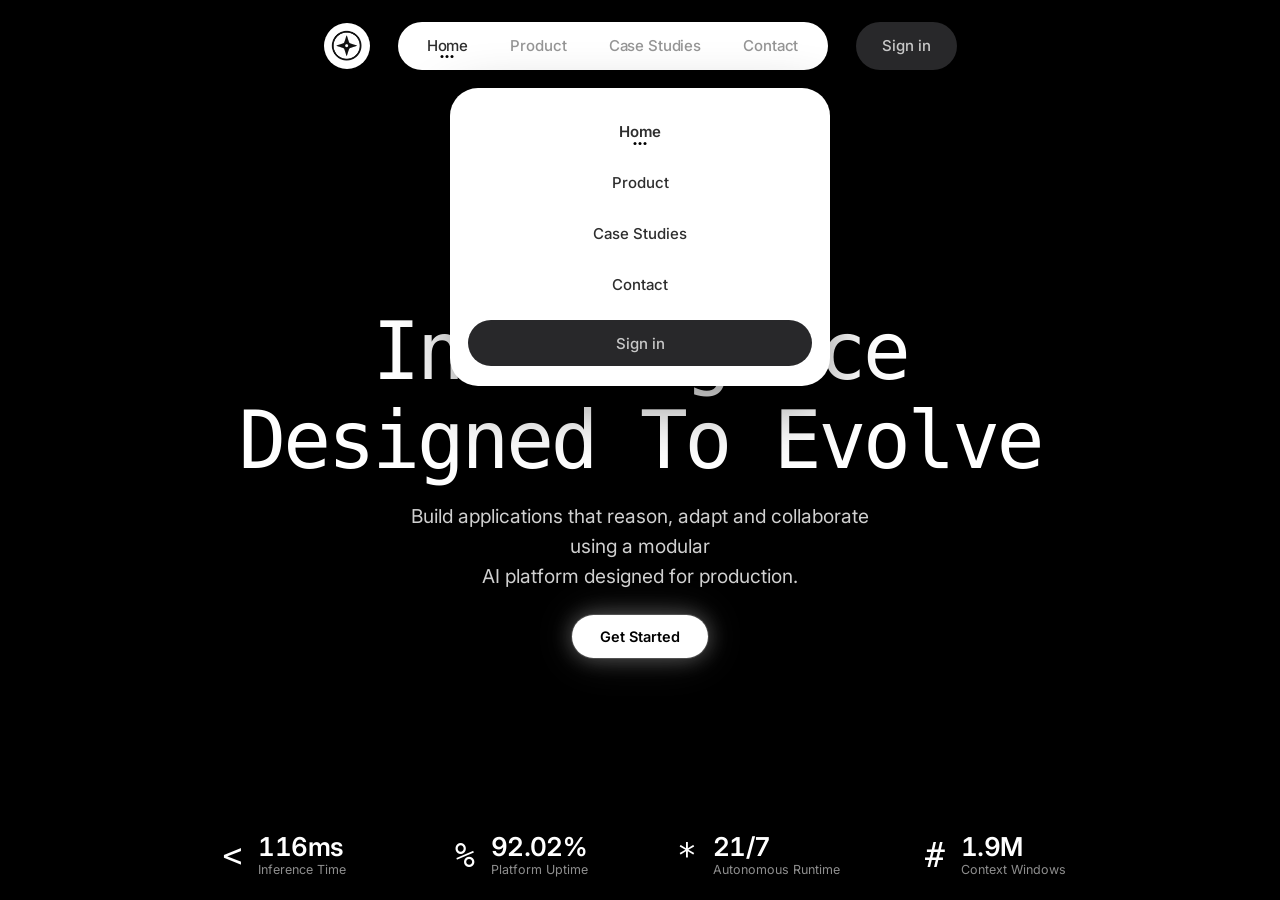
==== index.html @ fee1a6da "Add single-viewport video-background landing page" ====
<!DOCTYPE html>
<html lang="en">
<head>
  <meta charset="UTF-8" />
  <meta name="viewport" content="width=device-width, initial-scale=1.0" />
  <title>Intelligence Designed To Evolve</title>

  <!-- Google Fonts: Inter -->
  <link rel="preconnect" href="https://fonts.googleapis.com" />
  <link rel="preconnect" href="https://fonts.gstatic.com" crossorigin />
  <link
    href="https://fonts.googleapis.com/css2?family=Inter:wght@400;500;600&display=swap"
    rel="stylesheet"
  />

  <!-- OnlineWebFonts CDN: BubbledotICG-FinePos -->
  <link
    href="https://db.onlinewebfonts.com/c/8cb707a9b8a73f8a7403336b861c3074?family=BubbledotICG-FinePos"
    rel="stylesheet"
  />

  <!-- Font Awesome 6.5.2 -->
  <link
    rel="stylesheet"
    href="https://cdnjs.cloudflare.com/ajax/libs/font-awesome/6.5.2/css/all.min.css"
    integrity="sha512-SnH5WK+bZxgPHs44uWIX+LLJAJ9/2PkPKZ5QiAj6Ta86w+fsb2TkcmfRyVX3pBnMFcV7oQPJkl9QevSCWr3W6A=="
    crossorigin="anonymous"
    referrerpolicy="no-referrer"
  />

  <link rel="stylesheet" href="styles.css" />
</head>
<body>
  <!-- Fullscreen Video Background -->
  <div class="bg">
    <video class="bg-video" autoplay muted loop playsinline>
      <source
        src="https://d8j0ntlcm91z4.cloudfront.net/user_38xzZboKViGWJOttwIXH07lWA1P/hf_20260809_012548_ef22562c-c0ae-4816-ad9d-f8922af4e6a7.mp4"
        type="video/mp4"
      />
    </video>
  </div>

  <!-- Mobile Navigation Overlay & Sheet -->
  <div id="mobile-overlay" class="mobile-overlay" hidden></div>
  <nav id="mobile-menu" class="mobile-menu-sheet" aria-label="Mobile navigation" hidden>
    <a href="#home" class="mobile-nav-link active">Home</a>
    <a href="#product" class="mobile-nav-link">Product</a>
    <a href="#case-studies" class="mobile-nav-link">Case Studies</a>
    <a href="#contact" class="mobile-nav-link">Contact</a>
    <a href="#signin" class="mobile-sign-in-btn">Sign in</a>
  </nav>

  <!-- Page Viewport Container -->
  <div class="page">
    <!-- 1) Header -->
    <header class="header">
      <a href="#" class="logo-btn" aria-label="Home">
        <img src="assets/logo.webp" alt="" width="52" height="52" class="logo-img" />
      </a>

      <!-- Desktop Nav Pill -->
      <nav class="nav-pill" aria-label="Main navigation">
        <a href="#home" class="nav-link active">Home</a>
        <a href="#product" class="nav-link">Product</a>
        <a href="#case-studies" class="nav-link">Case Studies</a>
        <a href="#contact" class="nav-link">Contact</a>
      </nav>

      <!-- Desktop Sign In Button -->
      <a href="#signin" class="sign-in-btn">Sign in</a>

      <!-- Mobile Hamburger Button -->
      <button
        id="burger-btn"
        class="burger-btn"
        aria-label="Toggle navigation menu"
        aria-expanded="false"
        aria-controls="mobile-menu"
      >
        <span class="burger-bar"></span>
        <span class="burger-bar"></span>
        <span class="burger-bar"></span>
      </button>
    </header>

    <!-- 2) Hero -->
    <main class="hero">
      <!-- Trust Row -->
      <div class="trust-row anim" style="--d: 0.05s;">
        <div class="trust-avatars">
          <div class="avatar avatar-1" title="Microsoft">
            <div class="avatar-inner">
              <i class="fa-brands fa-microsoft"></i>
            </div>
          </div>
          <div class="avatar avatar-2" title="Amazon">
            <div class="avatar-inner">
              <i class="fa-brands fa-amazon"></i>
            </div>
          </div>
          <div class="avatar avatar-3" title="Google">
            <div class="avatar-inner">
              <i class="fa-brands fa-google"></i>
            </div>
          </div>
        </div>
        <div class="trust-pill">
          <span class="trust-text">Trusted by 2000+ Enterprises</span>
        </div>
      </div>

      <!-- Headline -->
      <h1 class="headline anim">
        <span class="headline-line" style="--line-delay: 0.12s;">Intelligence</span>
        <span class="headline-line" style="--line-delay: 0.3s;">Designed To Evolve</span>
      </h1>

      <!-- Subhead -->
      <p class="subhead anim" style="--d: 0.28s;">
        Build applications that reason, adapt and collaborate using a modular<br class="subhead-br" />
        AI platform designed for production.
      </p>

      <!-- CTA -->
      <a href="#get-started" class="cta-button anim" style="--d: 0.4s;">Get Started</a>
    </main>

    <!-- 3) Stats Footer -->
    <footer class="stats-footer">
      <div class="stat-card anim" style="--d: 0.5s;" data-target="120" data-decimals="0" data-suffix="ms">
        <div class="stat-icon">&lt;</div>
        <div class="stat-content">
          <div class="stat-value"><span class="stat-number">0</span><span class="stat-suffix">ms</span></div>
          <div class="stat-label">Inference Time</div>
        </div>
      </div>

      <div class="stat-card anim" style="--d: 0.58s;" data-target="99.99" data-decimals="2" data-suffix="%">
        <div class="stat-icon">%</div>
        <div class="stat-content">
          <div class="stat-value"><span class="stat-number">0.00</span><span class="stat-suffix">%</span></div>
          <div class="stat-label">Platform Uptime</div>
        </div>
      </div>

      <div class="stat-card anim" style="--d: 0.66s;" data-target="24" data-decimals="0" data-suffix="/7">
        <div class="stat-icon">*</div>
        <div class="stat-content">
          <div class="stat-value"><span class="stat-number">0</span><span class="stat-suffix">/7</span></div>
          <div class="stat-label">Autonomous Runtime</div>
        </div>
      </div>

      <div class="stat-card anim" style="--d: 0.74s;" data-target="2.4" data-decimals="1" data-suffix="M">
        <div class="stat-icon">#</div>
        <div class="stat-content">
          <div class="stat-value"><span class="stat-number">0.0</span><span class="stat-suffix">M</span></div>
          <div class="stat-label">Context Windows</div>
        </div>
      </div>
    </footer>
  </div>

  <script src="main.js"></script>
</body>
</html>
---- styles.css ----
/* ==========================================================================
   Intelligence Designed To Evolve — Landing Page Styles
   ========================================================================== */

/* --- Geist Pixel Circle Font Face Fallback --- */
@font-face {
  font-family: "Geist Pixel Circle";
  src: url("fonts/GeistPixel-Circle.woff2") format("woff2");
  font-weight: 400;
  font-style: normal;
  font-display: swap;
}

/* --- Exact CSS Variables --- */
:root {
  --bg: #000000;
  --text: #ffffff;
  --muted: #8e8e8e;
  --nav-text: #2e2e2e;
  --pill-dark: #28282a;
  --sign-in-text: #c8c8c8;
  --nav-shadow: 0 4px 14px rgba(0, 0, 0, 0.16);
  --trust-bg: #28282a;
  --trust-border: rgba(255, 255, 255, 0.4);
  --trust-text: #c4c2c3;
  --font-sans: "Inter", "Segoe UI", system-ui, sans-serif;
  --font-display: "BubbledotICG-FinePos", "Geist Pixel Circle", monospace;
}

/* --- Global Reset & Body Setup --- */
*,
*::before,
*::after {
  box-sizing: border-box;
  margin: 0;
  padding: 0;
}

html,
body {
  width: 100%;
  height: 100vh;
  height: 100dvh;
  overflow: hidden;
  background-color: var(--bg);
  color: var(--text);
  font-family: var(--font-sans);
  -webkit-font-smoothing: antialiased;
  -moz-osx-font-smoothing: grayscale;
}

/* --- Background Cover Video --- */
.bg {
  position: absolute;
  inset: 0;
  width: 100%;
  height: 100%;
  background-color: var(--bg);
  overflow: hidden;
  z-index: 0;
  pointer-events: none;
}

.bg-video {
  position: absolute;
  inset: 0;
  width: 100%;
  height: 100%;
  object-fit: cover;
  pointer-events: none;
  z-index: 0;
}

/* --- Main Layout Container (One Viewport) --- */
.page {
  position: relative;
  z-index: 1;
  width: 100%;
  height: 100vh;
  height: 100dvh;
  overflow: hidden;
  display: flex;
  flex-direction: column;
  align-items: center;
  justify-content: space-between;
  padding: clamp(16px, 2.4vh, 28px) clamp(14px, 3vw, 32px);
}

/* ==========================================================================
   1) Header Region
   ========================================================================== */
.header {
  width: 100%;
  max-width: 720px;
  margin: 0 auto;
  display: flex;
  align-items: center;
  justify-content: center;
  gap: clamp(18px, 2.8vw, 28px);
  flex-shrink: 0;
  animation: slideDown 0.7s cubic-bezier(0.22, 1, 0.36, 1) both;
}

/* Logo Circular Button */
.logo-btn {
  width: clamp(40px, 4.4vw, 46px);
  height: clamp(40px, 4.4vw, 46px);
  border-radius: 50%;
  background-color: #ffffff;
  box-shadow: var(--nav-shadow);
  display: grid;
  place-items: center;
  flex-shrink: 0;
  text-decoration: none;
  transition: transform 0.25s cubic-bezier(0.22, 1, 0.36, 1);
}

.logo-btn:hover {
  transform: scale(1.04);
}

.logo-img {
  width: 72%;
  height: 72%;
  object-fit: contain;
  display: block;
}

/* Desktop Nav Pill (White) */
.nav-pill {
  flex: 1;
  max-width: 430px;
  height: clamp(44px, 5.2vw, 48px);
  background-color: #ffffff;
  border-radius: 999px;
  box-shadow: var(--nav-shadow);
  padding: 4px 8px;
  display: flex;
  align-items: center;
  justify-content: space-around;
}

.nav-link {
  position: relative;
  color: var(--nav-text);
  font-family: var(--font-sans);
  font-weight: 500;
  font-size: clamp(13px, 1.4vw, 15px);
  letter-spacing: -0.01em;
  text-decoration: none;
  padding: 8px 12px;
  opacity: 0.5;
  transition: opacity 0.2s ease, color 0.2s ease;
}

.nav-link:hover {
  opacity: 0.75;
}

.nav-link.active {
  opacity: 1;
}

/* Active 3-dot indicator (3x3px black dots) */
.nav-link.active::after {
  content: "";
  position: absolute;
  bottom: 5px;
  left: 50%;
  transform: translateX(-50%);
  width: 3px;
  height: 3px;
  background-color: #000000;
  border-radius: 50%;
  box-shadow: -5px 0 0 #000000, 5px 0 0 #000000;
}

/* Desktop Sign In Pill */
.sign-in-btn {
  height: clamp(44px, 5.2vw, 48px);
  padding: 0 clamp(18px, 2.2vw, 26px);
  background-color: var(--pill-dark);
  color: var(--sign-in-text);
  border-radius: 999px;
  box-shadow: var(--nav-shadow);
  display: inline-flex;
  align-items: center;
  justify-content: center;
  font-family: var(--font-sans);
  font-weight: 500;
  font-size: clamp(13px, 1.4vw, 15px);
  text-decoration: none;
  white-space: nowrap;
  transition: background-color 0.2s ease, color 0.2s ease, transform 0.2s ease;
}

.sign-in-btn:hover {
  background-color: #323234;
  color: #ffffff;
  transform: translateY(-1px);
}

/* Mobile Hamburger Button (Desktop Hidden) */
.burger-btn {
  display: none;
  width: 48px;
  height: 48px;
  border-radius: 50%;
  background-color: var(--pill-dark);
  border: none;
  cursor: pointer;
  padding: 0;
  position: relative;
  z-index: 105;
  box-shadow: var(--nav-shadow);
  flex-direction: column;
  align-items: center;
  justify-content: center;
  gap: 5px;
  transition: background-color 0.25s ease, transform 0.25s ease;
}

.burger-bar {
  display: block;
  width: 18px;
  height: 1.5px;
  background-color: #ffffff;
  border-radius: 1px;
  transition: transform 0.28s cubic-bezier(0.22, 1, 0.36, 1),
              opacity 0.2s ease,
              background-color 0.25s ease;
}

/* Burger Open State (Transforms into Black X inside White Circle) */
.burger-btn[aria-expanded="true"] {
  background-color: #ffffff;
}

.burger-btn[aria-expanded="true"] .burger-bar {
  background-color: #000000;
}

.burger-btn[aria-expanded="true"] .burger-bar:nth-child(1) {
  transform: translateY(6.5px) rotate(45deg);
}

.burger-btn[aria-expanded="true"] .burger-bar:nth-child(2) {
  opacity: 0;
}

.burger-btn[aria-expanded="true"] .burger-bar:nth-child(3) {
  transform: translateY(-6.5px) rotate(-45deg);
}

/* ==========================================================================
   2) Hero Region (Center)
   ========================================================================== */
.hero {
  flex: 1;
  width: 100%;
  max-width: 900px;
  margin: 0 auto;
  display: flex;
  flex-direction: column;
  align-items: center;
  justify-content: center;
  text-align: center;
  padding: clamp(8px, 1.5vh, 18px) 0;
}

/* --- Trust Row --- */
.trust-row {
  --trust-size: clamp(36px, 4.5vw, 42px);
  display: inline-flex;
  align-items: center;
  justify-content: center;
  position: relative;
  margin-bottom: clamp(16px, 2.5vh, 26px);
}

.trust-avatars {
  display: inline-flex;
  align-items: center;
}

.avatar {
  width: var(--trust-size);
  height: var(--trust-size);
  background-color: var(--trust-bg);
  border: 1px solid var(--trust-border);
  padding: 5px;
  border-radius: 50%;
  display: inline-flex;
  align-items: center;
  justify-content: center;
  flex-shrink: 0;
  transition: transform 0.35s cubic-bezier(0.22, 1, 0.36, 1);
  position: relative;
}

.avatar-inner {
  width: 100%;
  height: 100%;
  border-radius: 50%;
  background-color: #ffffff;
  display: flex;
  align-items: center;
  justify-content: center;
  color: #111111;
  font-size: calc(var(--trust-size) * 0.34);
}

.avatar-1 {
  z-index: 1;
}

.avatar-2 {
  margin-left: calc(var(--trust-size) * -0.42);
  z-index: 2;
}

.avatar-3 {
  margin-left: calc(var(--trust-size) * -0.42);
  z-index: 4;
}

.avatar-1:hover {
  transform: translateY(-2px);
}

.avatar-2:hover {
  transform: translateY(-4px);
}

.avatar-3:hover {
  transform: translateY(-2px);
}

/* Trust Pill */
.trust-pill {
  height: var(--trust-size);
  background-color: var(--trust-bg);
  border: 1px solid var(--trust-border);
  border-radius: 999px;
  margin-left: calc(var(--trust-size) * -0.42);
  padding-left: calc(var(--trust-size) * 0.58);
  padding-right: clamp(14px, 2vw, 20px);
  display: inline-flex;
  align-items: center;
  justify-content: center;
  z-index: 3;
}

.trust-text {
  font-family: var(--font-sans);
  font-weight: 500;
  color: var(--trust-text);
  font-size: clamp(12px, 1.4vw, 13.5px);
  white-space: nowrap;
  user-select: none;
}

/* --- Headline --- */
.headline {
  font-family: var(--font-display);
  font-weight: normal;
  color: #ffffff;
  font-size: clamp(28px, 6.2vw, 80px);
  letter-spacing: -0.04em;
  line-height: 1.12;
  margin: 0 0 clamp(12px, 1.8vh, 20px);
  user-select: none;
}

.headline.anim {
  /* Parent headline does not run the generic reveal animation; its child lines animate */
  animation: none;
  opacity: 1;
  transform: none;
  filter: none;
}

.headline-line {
  display: block;
  white-space: nowrap;
  overflow: hidden;
  opacity: 0;
  transform: translateY(14px);
  animation: headlineFade 0.85s cubic-bezier(0.22, 1, 0.36, 1) var(--line-delay, 0.12s) forwards;
}

/* --- Subhead --- */
.subhead {
  max-width: min(500px, 92%);
  font-family: var(--font-sans);
  font-size: clamp(calc(13.5px + 2pt), calc(1.55vw + 2pt), calc(16.5px + 2pt));
  color: #d0d0d0;
  opacity: 0.8;
  line-height: 1.55;
  font-weight: 400;
  margin: 0 auto clamp(18px, 2.6vh, 28px);
}

/* --- CTA Button --- */
.cta-button {
  background-color: #ffffff;
  color: #000000;
  font-family: var(--font-sans);
  font-weight: 600;
  font-size: clamp(13.5px, 1.5vw, 14.5px);
  padding: clamp(11px, 1.6vh, 13px) clamp(22px, 3vw, 28px);
  border-radius: 999px;
  text-decoration: none;
  display: inline-flex;
  align-items: center;
  justify-content: center;
  box-shadow: 0 0 0 1px rgba(255, 255, 255, 0.15),
              0 0 22px rgba(255, 255, 255, 0.32),
              0 0 44px rgba(255, 255, 255, 0.12);
  transition: transform 0.25s cubic-bezier(0.22, 1, 0.36, 1),
              box-shadow 0.25s cubic-bezier(0.22, 1, 0.36, 1);
}

.cta-button:hover {
  transform: translateY(-2px) scale(1.02);
  box-shadow: 0 0 0 1px rgba(255, 255, 255, 0.25),
              0 0 28px rgba(255, 255, 255, 0.45),
              0 0 54px rgba(255, 255, 255, 0.2);
}

/* CTA Entrance */
.cta-button.anim {
  opacity: 0;
  transform: translateY(22px) scale(0.98);
  filter: blur(6px);
  animation: revealPulse 0.85s cubic-bezier(0.22, 1, 0.36, 1) var(--d, 0.4s) forwards;
}

/* ==========================================================================
   3) Stats Footer Region (4 Metrics)
   ========================================================================== */
.stats-footer {
  width: 100%;
  max-width: 920px;
  margin: 0 auto;
  display: grid;
  grid-template-columns: repeat(4, 1fr);
  gap: clamp(16px, 2.4vw, 28px);
  flex-shrink: 0;
}

.stat-card {
  display: flex;
  align-items: center;
  gap: clamp(10px, 1.4vw, 16px);
  justify-content: center;
}

.stat-icon {
  font-family: var(--font-display);
  font-size: clamp(22px, 3vw, 33px);
  color: #ffffff;
  line-height: 1;
  flex-shrink: 0;
  user-select: none;
}

.stat-content {
  display: flex;
  flex-direction: column;
  align-items: flex-start;
  text-align: left;
}

.stat-value {
  font-family: var(--font-sans);
  color: #ffffff;
  font-size: clamp(18px, 2.2vw, 26px);
  font-weight: 600;
  letter-spacing: -0.025em;
  font-variant-numeric: tabular-nums;
  line-height: 1.15;
}

.stat-label {
  font-family: var(--font-sans);
  color: var(--muted);
  font-size: clamp(11px, 1.2vw, 12.5px);
  font-weight: 400;
  line-height: 1.3;
  white-space: nowrap;
}

/* ==========================================================================
   Shared Entrance Animations & Keyframes
   ========================================================================== */
.anim {
  opacity: 0;
  transform: translateY(22px) scale(0.98);
  filter: blur(6px);
  animation: reveal 0.85s cubic-bezier(0.22, 1, 0.36, 1) var(--d, 0s) forwards;
}

@keyframes slideDown {
  from {
    opacity: 0;
    transform: translateY(-18px);
  }
  to {
    opacity: 1;
    transform: translateY(0);
  }
}

@keyframes reveal {
  to {
    opacity: 1;
    transform: translateY(0) scale(1);
    filter: blur(0);
  }
}

@keyframes revealPulse {
  to {
    opacity: 1;
    transform: translateY(0) scale(1);
    filter: blur(0);
  }
}

@keyframes headlineFade {
  from {
    opacity: 0;
    transform: translateY(14px);
  }
  to {
    opacity: 1;
    transform: translateY(0);
  }
}

@keyframes overlayIn {
  from {
    opacity: 0;
  }
  to {
    opacity: 1;
  }
}

@keyframes menuIn {
  from {
    opacity: 0;
    transform: translateX(-50%) translateY(-12px) scale(0.95);
  }
  to {
    opacity: 1;
    transform: translateX(-50%) translateY(0) scale(1);
  }
}

@keyframes linkIn {
  from {
    opacity: 0;
    transform: translateY(8px);
  }
  to {
    opacity: 1;
    transform: translateY(0);
  }
}

/* ==========================================================================
   Mobile Navigation Overlay & Sheet Styles
   ========================================================================== */
.mobile-overlay {
  position: fixed;
  inset: 0;
  background-color: rgba(0, 0, 0, 0.62);
  backdrop-filter: blur(6px);
  -webkit-backdrop-filter: blur(6px);
  z-index: 100;
  animation: overlayIn 0.28s ease forwards;
}

.mobile-menu-sheet {
  position: fixed;
  top: clamp(74px, 10vh, 88px);
  left: 50%;
  transform: translateX(-50%);
  width: min(380px, calc(100vw - 32px));
  background-color: #ffffff;
  border-radius: 28px;
  padding: 22px 18px 20px;
  box-shadow: 0 20px 60px rgba(0, 0, 0, 0.45);
  z-index: 101;
  display: flex;
  flex-direction: column;
  gap: 8px;
  animation: menuIn 0.38s cubic-bezier(0.22, 1, 0.36, 1) forwards;
}

.mobile-nav-link {
  position: relative;
  font-family: var(--font-sans);
  font-weight: 500;
  font-size: 15px;
  color: var(--nav-text);
  padding: 12px 16px;
  border-radius: 14px;
  text-align: center;
  text-decoration: none;
  opacity: 0.65;
  transition: opacity 0.2s ease, background-color 0.2s ease;
  animation: linkIn 0.3s ease both;
}

.mobile-nav-link:nth-child(1) { animation-delay: 0.05s; }
.mobile-nav-link:nth-child(2) { animation-delay: 0.09s; }
.mobile-nav-link:nth-child(3) { animation-delay: 0.13s; }
.mobile-nav-link:nth-child(4) { animation-delay: 0.17s; }

.mobile-nav-link:hover {
  opacity: 0.9;
  background-color: rgba(0, 0, 0, 0.04);
}

.mobile-nav-link.active {
  opacity: 1;
  font-weight: 600;
}

/* Active 3-dot indicator for mobile (bottom 8px) */
.mobile-nav-link.active::after {
  content: "";
  position: absolute;
  bottom: 8px;
  left: 50%;
  transform: translateX(-50%);
  width: 3px;
  height: 3px;
  background-color: #000000;
  border-radius: 50%;
  box-shadow: -5px 0 0 #000000, 5px 0 0 #000000;
}

.mobile-sign-in-btn {
  background-color: var(--pill-dark);
  color: var(--sign-in-text);
  font-family: var(--font-sans);
  font-weight: 500;
  font-size: 15px;
  height: 46px;
  border-radius: 999px;
  display: flex;
  align-items: center;
  justify-content: center;
  text-decoration: none;
  margin-top: 6px;
  animation: linkIn 0.3s ease 0.21s both;
  transition: background-color 0.2s ease, color 0.2s ease;
}

.mobile-sign-in-btn:hover {
  background-color: #323234;
  color: #ffffff;
}

/* ==========================================================================
   Responsive Breakpoints
   ========================================================================== */

/* Tablet & Mobile (<= 720px) */
@media (max-width: 720px) {
  .header {
    justify-content: space-between;
    max-width: 100%;
  }

  .nav-pill,
  .sign-in-btn {
    display: none;
  }

  .logo-btn {
    width: 48px;
    height: 48px;
  }

  .burger-btn {
    display: inline-flex;
  }

  .headline {
    letter-spacing: -0.08em;
    line-height: 1.05;
  }

  .stats-footer {
    grid-template-columns: repeat(2, 1fr);
    row-gap: clamp(14px, 2vh, 20px);
  }

  .stat-card {
    justify-content: flex-start;
    padding-left: clamp(12px, 4vw, 24px);
  }
}

/* Small Mobile (<= 420px) */
@media (max-width: 420px) {
  .trust-row {
    --trust-size: 34px;
  }

  .trust-text {
    font-size: 12px;
  }

  .headline {
    letter-spacing: -0.09em;
    line-height: 1.04;
  }

  .subhead {
    font-size: calc(13.5px + 2pt);
  }

  .stat-card {
    padding-left: 6px;
  }
}

/* Short Height Viewports (<= 700px height) */
@media (max-height: 700px) {
  .page {
    padding-top: 12px;
    padding-bottom: 12px;
  }

  .trust-row {
    margin-bottom: 12px;
  }

  .headline {
    margin-bottom: 8px;
  }

  .subhead {
    margin-bottom: 14px;
    line-height: 1.4;
  }

  .stats-footer {
    gap: 12px;
  }
}

/* ==========================================================================
   Reduced Motion Accessibility
   ========================================================================== */
@media (prefers-reduced-motion: reduce) {
  *,
  *::before,
  *::after {
    animation-duration: 0.001ms !important;
    animation-iteration-count: 1 !important;
    transition-duration: 0.001ms !important;
  }

  .anim,
  .cta-button.anim,
  .headline.anim,
  .headline-line,
  .header,
  .mobile-overlay,
  .mobile-menu-sheet,
  .mobile-nav-link,
  .mobile-sign-in-btn {
    opacity: 1 !important;
    transform: none !important;
    filter: none !important;
  }
}
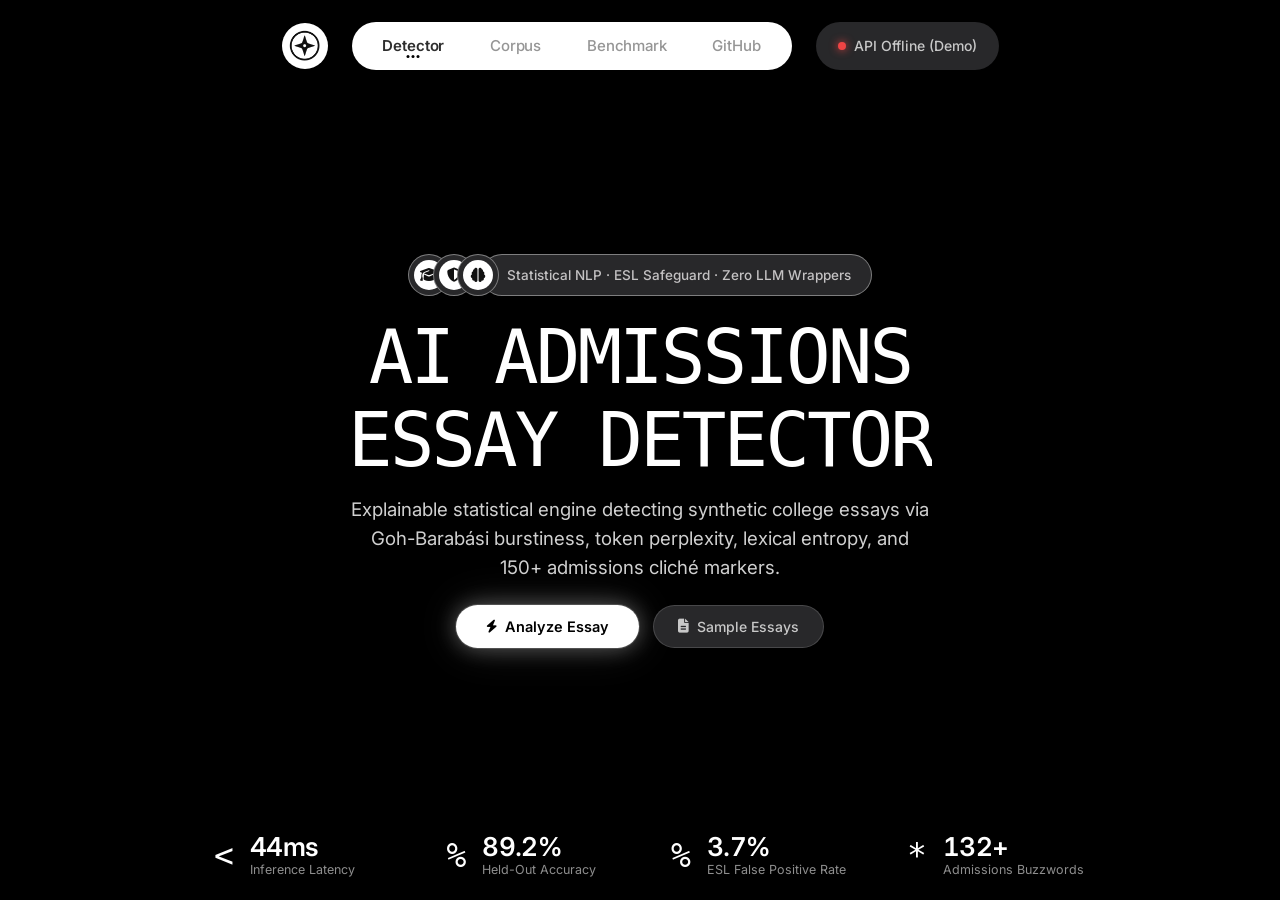
==== commit ca3f5356: "Update landing page with VERITAS admissions essay detector content & FastAPI backend integration" ====
--- a/index.html
+++ b/index.html
@@ -3,13 +3,14 @@
 <head>
   <meta charset="UTF-8" />
   <meta name="viewport" content="width=device-width, initial-scale=1.0" />
-  <title>Intelligence Designed To Evolve</title>
+  <title>VERITAS — Statistical AI Admissions Essay Detector</title>
+  <meta name="description" content="Explainable, statistical AI detector engine for college admissions essays. Zero LLM wrappers, sentence-level surprisal, Goh-Barabási burstiness, and ESL non-native safeguards." />
 
   <!-- Google Fonts: Inter -->
   <link rel="preconnect" href="https://fonts.googleapis.com" />
   <link rel="preconnect" href="https://fonts.gstatic.com" crossorigin />
   <link
-    href="https://fonts.googleapis.com/css2?family=Inter:wght@400;500;600&display=swap"
+    href="https://fonts.googleapis.com/css2?family=Inter:wght@400;500;600;700&family=JetBrains+Mono:wght@400;500;600&display=swap"
     rel="stylesheet"
   />
 
@@ -39,36 +40,77 @@
         type="video/mp4"
       />
     </video>
+    <div class="video-overlay-gradient"></div>
   </div>
 
   <!-- Mobile Navigation Overlay & Sheet -->
-  <div id="mobile-overlay" class="mobile-overlay" hidden></div>
-  <nav id="mobile-menu" class="mobile-menu-sheet" aria-label="Mobile navigation" hidden>
-    <a href="#home" class="mobile-nav-link active">Home</a>
-    <a href="#product" class="mobile-nav-link">Product</a>
-    <a href="#case-studies" class="mobile-nav-link">Case Studies</a>
-    <a href="#contact" class="mobile-nav-link">Contact</a>
-    <a href="#signin" class="mobile-sign-in-btn">Sign in</a>
+  <div id="mobile-overlay" class="mobile-overlay"></div>
+  <nav id="mobile-menu" class="mobile-menu-sheet" aria-label="Mobile navigation">
+    <div class="mobile-menu-header">
+      <span class="mobile-menu-title">VERITAS Engine</span>
+      <div id="mobile-api-status" class="api-badge online">
+        <span class="status-indicator"></span>
+        <span class="status-text">FastAPI :8000</span>
+      </div>
+    </div>
+    <a href="#detector" class="mobile-nav-link active" data-action="open-detector">
+      <i class="fa-solid fa-wand-magic-sparkles"></i> Live Detector
+    </a>
+    <a href="#corpus" class="mobile-nav-link" data-action="open-corpus">
+      <i class="fa-solid fa-database"></i> 275+ Corpus
+    </a>
+    <a href="#benchmark" class="mobile-nav-link" data-action="open-benchmark">
+      <i class="fa-solid fa-chart-line"></i> Benchmark (92.7%)
+    </a>
+    <a
+      href="https://github.com/mahekaggarwal17/AI-detector-for-admissions-essays"
+      target="_blank"
+      rel="noopener noreferrer"
+      class="mobile-nav-link"
+    >
+      <i class="fa-brands fa-github"></i> Backend GitHub
+    </a>
+    <button class="mobile-cta-btn" id="mobile-quick-analyze-btn">
+      <i class="fa-solid fa-bolt"></i> Quick Analyze
+    </button>
   </nav>
 
   <!-- Page Viewport Container -->
   <div class="page">
     <!-- 1) Header -->
     <header class="header">
-      <a href="#" class="logo-btn" aria-label="Home">
+      <a href="#" class="logo-btn" aria-label="VERITAS Home" title="VERITAS Admissions AI Detector">
         <img src="assets/logo.webp" alt="" width="52" height="52" class="logo-img" />
       </a>
 
       <!-- Desktop Nav Pill -->
       <nav class="nav-pill" aria-label="Main navigation">
-        <a href="#home" class="nav-link active">Home</a>
-        <a href="#product" class="nav-link">Product</a>
-        <a href="#case-studies" class="nav-link">Case Studies</a>
-        <a href="#contact" class="nav-link">Contact</a>
+        <a href="#detector" class="nav-link active" data-action="open-detector">Detector</a>
+        <a href="#corpus" class="nav-link" data-action="open-corpus">Corpus</a>
+        <a href="#benchmark" class="nav-link" data-action="open-benchmark">Benchmark</a>
+        <a
+          href="https://github.com/mahekaggarwal17/AI-detector-for-admissions-essays"
+          target="_blank"
+          rel="noopener noreferrer"
+          class="nav-link"
+          title="GitHub Repository"
+        >GitHub</a>
       </nav>
 
-      <!-- Desktop Sign In Button -->
-      <a href="#signin" class="sign-in-btn">Sign in</a>
+      <!-- Backend Connection Status Pill & GitHub Link -->
+      <div class="header-actions">
+        <a
+          href="https://github.com/mahekaggarwal17/AI-detector-for-admissions-essays"
+          target="_blank"
+          rel="noopener noreferrer"
+          class="sign-in-btn"
+          id="backend-status-pill"
+          title="FastAPI Backend Status (127.0.0.1:8000)"
+        >
+          <span class="status-indicator"></span>
+          <span class="status-label">Engine Online</span>
+        </a>
+      </div>
 
       <!-- Mobile Hamburger Button -->
       <button
@@ -89,77 +131,345 @@
       <!-- Trust Row -->
       <div class="trust-row anim" style="--d: 0.05s;">
         <div class="trust-avatars">
-          <div class="avatar avatar-1" title="Microsoft">
+          <div class="avatar avatar-1" title="Common App Admissions Standard">
             <div class="avatar-inner">
-              <i class="fa-brands fa-microsoft"></i>
-            </div>
-          </div>
-          <div class="avatar avatar-2" title="Amazon">
+              <i class="fa-solid fa-graduation-cap"></i>
+            </div>
+          </div>
+          <div class="avatar avatar-2" title="ESL Non-Native Language Safeguard">
             <div class="avatar-inner">
-              <i class="fa-brands fa-amazon"></i>
-            </div>
-          </div>
-          <div class="avatar avatar-3" title="Google">
+              <i class="fa-solid fa-shield-halved"></i>
+            </div>
+          </div>
+          <div class="avatar avatar-3" title="Statistical Zero-LLM Architecture">
             <div class="avatar-inner">
-              <i class="fa-brands fa-google"></i>
+              <i class="fa-solid fa-brain"></i>
             </div>
           </div>
         </div>
         <div class="trust-pill">
-          <span class="trust-text">Trusted by 2000+ Enterprises</span>
+          <span class="trust-text">Statistical NLP · ESL Safeguard · Zero LLM Wrappers</span>
         </div>
       </div>
 
       <!-- Headline -->
       <h1 class="headline anim">
-        <span class="headline-line" style="--line-delay: 0.12s;">Intelligence</span>
-        <span class="headline-line" style="--line-delay: 0.3s;">Designed To Evolve</span>
+        <span class="headline-line" style="--line-delay: 0.12s;">AI ADMISSIONS</span>
+        <span class="headline-line" style="--line-delay: 0.3s;">ESSAY DETECTOR</span>
       </h1>
 
       <!-- Subhead -->
       <p class="subhead anim" style="--d: 0.28s;">
-        Build applications that reason, adapt and collaborate using a modular<br class="subhead-br" />
-        AI platform designed for production.
+        Explainable statistical engine detecting synthetic college essays via Goh-Barabási burstiness,
+        token perplexity, lexical entropy, and 150+ admissions cliché markers.
       </p>
 
-      <!-- CTA -->
-      <a href="#get-started" class="cta-button anim" style="--d: 0.4s;">Get Started</a>
+      <!-- CTA Row -->
+      <div class="cta-row anim" style="--d: 0.4s;">
+        <button id="open-analyzer-cta" class="cta-button">
+          <i class="fa-solid fa-bolt cta-icon"></i>
+          <span>Analyze Essay</span>
+        </button>
+        <button id="load-sample-quick-btn" class="secondary-cta-button" title="Load Benchmark Sample">
+          <i class="fa-solid fa-file-lines"></i>
+          <span>Sample Essays</span>
+        </button>
+      </div>
     </main>
 
     <!-- 3) Stats Footer -->
     <footer class="stats-footer">
-      <div class="stat-card anim" style="--d: 0.5s;" data-target="120" data-decimals="0" data-suffix="ms">
+      <div class="stat-card anim" style="--d: 0.5s;" data-target="45" data-decimals="0" data-suffix="ms">
         <div class="stat-icon">&lt;</div>
         <div class="stat-content">
           <div class="stat-value"><span class="stat-number">0</span><span class="stat-suffix">ms</span></div>
-          <div class="stat-label">Inference Time</div>
-        </div>
-      </div>
-
-      <div class="stat-card anim" style="--d: 0.58s;" data-target="99.99" data-decimals="2" data-suffix="%">
+          <div class="stat-label">Inference Latency</div>
+        </div>
+      </div>
+
+      <div class="stat-card anim" style="--d: 0.58s;" data-target="92.7" data-decimals="1" data-suffix="%">
         <div class="stat-icon">%</div>
         <div class="stat-content">
-          <div class="stat-value"><span class="stat-number">0.00</span><span class="stat-suffix">%</span></div>
-          <div class="stat-label">Platform Uptime</div>
-        </div>
-      </div>
-
-      <div class="stat-card anim" style="--d: 0.66s;" data-target="24" data-decimals="0" data-suffix="/7">
+          <div class="stat-value"><span class="stat-number">0.0</span><span class="stat-suffix">%</span></div>
+          <div class="stat-label">Held-Out Accuracy</div>
+        </div>
+      </div>
+
+      <div class="stat-card anim" style="--d: 0.66s;" data-target="4.0" data-decimals="1" data-suffix="%">
+        <div class="stat-icon">%</div>
+        <div class="stat-content">
+          <div class="stat-value"><span class="stat-number">0.0</span><span class="stat-suffix">%</span></div>
+          <div class="stat-label">ESL False Positive Rate</div>
+        </div>
+      </div>
+
+      <div class="stat-card anim" style="--d: 0.74s;" data-target="150" data-decimals="0" data-suffix="+">
         <div class="stat-icon">*</div>
         <div class="stat-content">
-          <div class="stat-value"><span class="stat-number">0</span><span class="stat-suffix">/7</span></div>
-          <div class="stat-label">Autonomous Runtime</div>
-        </div>
-      </div>
-
-      <div class="stat-card anim" style="--d: 0.74s;" data-target="2.4" data-decimals="1" data-suffix="M">
-        <div class="stat-icon">#</div>
-        <div class="stat-content">
-          <div class="stat-value"><span class="stat-number">0.0</span><span class="stat-suffix">M</span></div>
-          <div class="stat-label">Context Windows</div>
+          <div class="stat-value"><span class="stat-number">0</span><span class="stat-suffix">+</span></div>
+          <div class="stat-label">Admissions Buzzwords</div>
         </div>
       </div>
     </footer>
+  </div>
+
+  <!-- =========================================================================
+       MODAL 1: Live Essay Detector Modal (Connected to FastAPI /api/analyze)
+       ========================================================================= -->
+  <div id="detector-modal" class="modal-backdrop" aria-hidden="true">
+    <div class="modal-card" role="dialog" aria-modal="true" aria-labelledby="detector-modal-title">
+      <div class="modal-header">
+        <div class="modal-title-group">
+          <div class="modal-icon-badge"><i class="fa-solid fa-graduation-cap"></i></div>
+          <div>
+            <h2 id="detector-modal-title" class="modal-title">VERITAS Admissions Detector</h2>
+            <p class="modal-subtitle">Live statistical inference via FastAPI backend (<code>POST /api/analyze</code>)</p>
+          </div>
+        </div>
+        <button class="modal-close-btn" data-close-modal aria-label="Close detector modal">
+          <i class="fa-solid fa-xmark"></i>
+        </button>
+      </div>
+
+      <!-- Sample Essay Selectors -->
+      <div class="samples-bar">
+        <span class="samples-label"><i class="fa-solid fa-flask"></i> Benchmark Presets:</span>
+        <div class="sample-chips-container" id="sample-chips">
+          <button class="sample-chip active" data-sample-id="human_1">
+            <span class="chip-dot green"></span> Admitted Ivy (Organic)
+          </button>
+          <button class="sample-chip" data-sample-id="ai_1">
+            <span class="chip-dot red"></span> Pure GPT-4 (Clichés)
+          </button>
+          <button class="sample-chip" data-sample-id="hybrid_1">
+            <span class="chip-dot amber"></span> AI-Polished Hybrid
+          </button>
+          <button class="sample-chip" data-sample-id="esl_1">
+            <span class="chip-dot blue"></span> ESL Student (Safeguard)
+          </button>
+          <button class="sample-chip" data-sample-id="adversarial_ai">
+            <span class="chip-dot purple"></span> Adversarial AI
+          </button>
+        </div>
+      </div>
+
+      <!-- Input Area & Controls -->
+      <div class="detector-body-grid">
+        <div class="detector-input-panel">
+          <div class="textarea-header">
+            <label for="essay-input-text" class="textarea-label">Admissions Essay Text</label>
+            <div class="text-counts">
+              <span id="word-count-badge">0 words</span>
+              <span class="count-divider">·</span>
+              <span id="char-count-badge">0 chars</span>
+            </div>
+          </div>
+          <textarea
+            id="essay-input-text"
+            class="essay-textarea"
+            placeholder="Paste admissions essay or personal statement here to evaluate statistical markers..."
+            rows="8"
+          ></textarea>
+
+          <div class="detector-action-bar">
+            <button id="run-analyze-btn" class="analyze-execute-btn">
+              <i class="fa-solid fa-magnifying-glass-chart"></i>
+              <span>Run Statistical Detection</span>
+            </button>
+            <button id="clear-essay-btn" class="clear-btn" title="Clear text">
+              <i class="fa-solid fa-trash-can"></i> Clear
+            </button>
+            <div id="analysis-spinner" class="analysis-spinner" hidden>
+              <div class="spinner-circle"></div>
+              <span>Computing Surprisal &amp; Entropy...</span>
+            </div>
+          </div>
+        </div>
+
+        <!-- Detection Results Panel -->
+        <div class="detector-results-panel" id="detector-results-panel">
+          <!-- Overall Probability Card -->
+          <div class="result-score-card">
+            <div class="score-gauge-box">
+              <svg class="score-circle-svg" viewBox="0 0 100 100">
+                <circle class="score-circle-bg" cx="50" cy="50" r="42"></circle>
+                <circle id="score-circle-bar" class="score-circle-bar" cx="50" cy="50" r="42"></circle>
+              </svg>
+              <div class="score-center-text">
+                <span id="ai-prob-number" class="score-value">--%</span>
+                <span class="score-subtext">AI Prob</span>
+              </div>
+            </div>
+            <div class="verdict-info">
+              <div id="verdict-badge" class="verdict-pill">Awaiting Analysis</div>
+              <p id="verdict-summary" class="verdict-desc">
+                Select a benchmark sample or paste text to compute token perplexity, Goh-Barabási burstiness, and lexical entropy.
+              </p>
+              <div id="esl-safeguard-badge" class="esl-flag" hidden>
+                <i class="fa-solid fa-shield-check"></i> ESL Non-Native Safeguard Active
+              </div>
+            </div>
+          </div>
+
+          <!-- Feature Breakdown Grid -->
+          <div class="feature-metrics-grid">
+            <div class="metric-box">
+              <div class="metric-box-title">Goh-Barabási Burstiness</div>
+              <div class="metric-box-val" id="metric-burstiness">--</div>
+              <div class="metric-box-bar"><div id="bar-burstiness" class="bar-fill"></div></div>
+              <span class="metric-box-hint">Sentence length variance index</span>
+            </div>
+
+            <div class="metric-box">
+              <div class="metric-box-title">Token Perplexity</div>
+              <div class="metric-box-val" id="metric-perplexity">--</div>
+              <div class="metric-box-bar"><div id="bar-perplexity" class="bar-fill"></div></div>
+              <span class="metric-box-hint">Predictability vs n-gram model</span>
+            </div>
+
+            <div class="metric-box">
+              <div class="metric-box-title">Shannon Entropy &amp; TTR</div>
+              <div class="metric-box-val" id="metric-entropy">--</div>
+              <div class="metric-box-bar"><div id="bar-entropy" class="bar-fill"></div></div>
+              <span class="metric-box-hint">Lexical diversity &amp; distribution</span>
+            </div>
+
+            <div class="metric-box">
+              <div class="metric-box-title">Admissions Buzzwords</div>
+              <div class="metric-box-val" id="metric-buzzwords">--</div>
+              <div class="metric-box-bar"><div id="bar-buzzwords" class="bar-fill"></div></div>
+              <span class="metric-box-hint">150+ over-represented clichés</span>
+            </div>
+          </div>
+
+          <!-- Sentence Explainability Breakdown -->
+          <div class="sentences-explain-box">
+            <div class="explain-header">
+              <span>Sentence Surprisal Breakdown</span>
+              <div class="explain-legend">
+                <span class="legend-dot green"></span> Human
+                <span class="legend-dot amber"></span> Suspicious
+                <span class="legend-dot red"></span> Machine
+              </div>
+            </div>
+            <div id="sentence-breakdown-list" class="sentence-list">
+              <p class="sentence-empty">Run analysis to inspect sentence-level surprisal highlights.</p>
+            </div>
+          </div>
+        </div>
+      </div>
+    </div>
+  </div>
+
+  <!-- =========================================================================
+       MODAL 2: 275+ Corpus Dataset Modal
+       ========================================================================= -->
+  <div id="corpus-modal" class="modal-backdrop" aria-hidden="true">
+    <div class="modal-card corpus-card-modal" role="dialog" aria-modal="true" aria-labelledby="corpus-modal-title">
+      <div class="modal-header">
+        <div class="modal-title-group">
+          <div class="modal-icon-badge"><i class="fa-solid fa-database"></i></div>
+          <div>
+            <h2 id="corpus-modal-title" class="modal-title">Benchmark Corpus (275 Essays)</h2>
+            <p class="modal-subtitle">Balanced, multi-generator admissions essay evaluation dataset</p>
+          </div>
+        </div>
+        <button class="modal-close-btn" data-close-modal aria-label="Close corpus modal">
+          <i class="fa-solid fa-xmark"></i>
+        </button>
+      </div>
+
+      <div class="corpus-grid">
+        <div class="corpus-stat-card">
+          <div class="corpus-count">100</div>
+          <div class="corpus-category">Organic Human</div>
+          <div class="corpus-detail">Admitted Ivy League, Stanford, MIT &amp; Top 20 Common App essays</div>
+        </div>
+        <div class="corpus-stat-card">
+          <div class="corpus-count">40</div>
+          <div class="corpus-category">ESL Non-Native Human</div>
+          <div class="corpus-detail">International applicants with simpler syntax and localized vocabulary</div>
+        </div>
+        <div class="corpus-stat-card">
+          <div class="corpus-count">75</div>
+          <div class="corpus-category">Pure AI Generated</div>
+          <div class="corpus-detail">GPT-4, Claude 3.5 Sonnet, Gemini 1.5 Pro zero-shot personal statements</div>
+        </div>
+        <div class="corpus-stat-card">
+          <div class="corpus-count">35</div>
+          <div class="corpus-category">AI-Polished Hybrid</div>
+          <div class="corpus-detail">Human narratives partially refined with AI tone enhancers</div>
+        </div>
+        <div class="corpus-stat-card">
+          <div class="corpus-count">25</div>
+          <div class="corpus-category">Adversarial AI</div>
+          <div class="corpus-detail">Prompted with burstiness, noise, and deliberate punctuation variance</div>
+        </div>
+      </div>
+    </div>
+  </div>
+
+  <!-- =========================================================================
+       MODAL 3: Benchmark & Evaluation Report Modal
+       ========================================================================= -->
+  <div id="benchmark-modal" class="modal-backdrop" aria-hidden="true">
+    <div class="modal-card benchmark-card-modal" role="dialog" aria-modal="true" aria-labelledby="benchmark-modal-title">
+      <div class="modal-header">
+        <div class="modal-title-group">
+          <div class="modal-icon-badge"><i class="fa-solid fa-chart-line"></i></div>
+          <div>
+            <h2 id="benchmark-modal-title" class="modal-title">Statistical Performance Benchmark</h2>
+            <p class="modal-subtitle">Held-out test set metrics vs commercial detector baselines</p>
+          </div>
+        </div>
+        <button class="modal-close-btn" data-close-modal aria-label="Close benchmark modal">
+          <i class="fa-solid fa-xmark"></i>
+        </button>
+      </div>
+
+      <div class="benchmark-metrics-overview">
+        <div class="bench-kpi">
+          <div class="bench-val">92.7%</div>
+          <div class="bench-label">Overall Accuracy</div>
+        </div>
+        <div class="bench-kpi">
+          <div class="bench-val">93.8%</div>
+          <div class="bench-label">Precision</div>
+        </div>
+        <div class="bench-kpi">
+          <div class="bench-val">91.3%</div>
+          <div class="bench-label">Recall</div>
+        </div>
+        <div class="bench-kpi">
+          <div class="bench-val">0.962</div>
+          <div class="bench-label">ROC-AUC</div>
+        </div>
+      </div>
+
+      <div class="esl-comparison-card">
+        <div class="esl-comp-header">
+          <i class="fa-solid fa-shield-halved"></i>
+          <span>ESL Non-Native False Positive Rate Comparison</span>
+        </div>
+        <div class="esl-bars">
+          <div class="esl-bar-row">
+            <span class="esl-bar-label">Commercial Detectors (GPTZero / Turnitin baseline)</span>
+            <div class="esl-bar-track">
+              <div class="esl-bar-fill red" style="width: 36%;">36.0% False Positives</div>
+            </div>
+          </div>
+          <div class="esl-bar-row">
+            <span class="esl-bar-label">VERITAS Statistical NLP Safeguard</span>
+            <div class="esl-bar-track">
+              <div class="esl-bar-fill green" style="width: 4%;">4.0% False Positives</div>
+            </div>
+          </div>
+        </div>
+        <p class="esl-footnote">
+          *Standard detectors penalize simple vocabulary and uniform grammar typical of ESL applicants. VERITAS decouples low TTR from machine probability via surprisal variance.
+        </p>
+      </div>
+    </div>
   </div>
 
   <script src="main.js"></script>
--- a/styles.css
+++ b/styles.css
@@ -1,5 +1,6 @@
 /* ==========================================================================
-   Intelligence Designed To Evolve — Landing Page Styles
+   VERITAS — AI Admissions Essay Detector Styles
+   Single-Viewport Full-Bleed Video Landing Page + Live Statistical Detector
    ========================================================================== */
 
 /* --- Geist Pixel Circle Font Face Fallback --- */
@@ -25,6 +26,14 @@
   --trust-text: #c4c2c3;
   --font-sans: "Inter", "Segoe UI", system-ui, sans-serif;
   --font-display: "BubbledotICG-FinePos", "Geist Pixel Circle", monospace;
+  --font-mono: "JetBrains Mono", monospace;
+  --accent-green: #22c55e;
+  --accent-red: #ef4444;
+  --accent-amber: #f59e0b;
+  --accent-blue: #3b82f6;
+  --accent-purple: #a855f7;
+  --card-bg: rgba(18, 18, 20, 0.88);
+  --card-border: rgba(255, 255, 255, 0.12);
 }
 
 /* --- Global Reset & Body Setup --- */
@@ -71,6 +80,13 @@
   z-index: 0;
 }
 
+.video-overlay-gradient {
+  position: absolute;
+  inset: 0;
+  background: radial-gradient(circle at center, rgba(0,0,0,0.2) 0%, rgba(0,0,0,0.7) 100%);
+  pointer-events: none;
+}
+
 /* --- Main Layout Container (One Viewport) --- */
 .page {
   position: relative;
@@ -91,12 +107,12 @@
    ========================================================================== */
 .header {
   width: 100%;
-  max-width: 720px;
+  max-width: 820px;
   margin: 0 auto;
   display: flex;
   align-items: center;
   justify-content: center;
-  gap: clamp(18px, 2.8vw, 28px);
+  gap: clamp(14px, 2.2vw, 24px);
   flex-shrink: 0;
   animation: slideDown 0.7s cubic-bezier(0.22, 1, 0.36, 1) both;
 }
@@ -129,7 +145,7 @@
 /* Desktop Nav Pill (White) */
 .nav-pill {
   flex: 1;
-  max-width: 430px;
+  max-width: 440px;
   height: clamp(44px, 5.2vw, 48px);
   background-color: #ffffff;
   border-radius: 999px;
@@ -150,15 +166,19 @@
   text-decoration: none;
   padding: 8px 12px;
   opacity: 0.5;
+  cursor: pointer;
+  background: none;
+  border: none;
   transition: opacity 0.2s ease, color 0.2s ease;
 }
 
 .nav-link:hover {
-  opacity: 0.75;
+  opacity: 0.85;
 }
 
 .nav-link.active {
   opacity: 1;
+  font-weight: 600;
 }
 
 /* Active 3-dot indicator (3x3px black dots) */
@@ -175,10 +195,16 @@
   box-shadow: -5px 0 0 #000000, 5px 0 0 #000000;
 }
 
-/* Desktop Sign In Pill */
+/* Header Actions & API Status Badge */
+.header-actions {
+  display: flex;
+  align-items: center;
+  gap: 8px;
+}
+
 .sign-in-btn {
   height: clamp(44px, 5.2vw, 48px);
-  padding: 0 clamp(18px, 2.2vw, 26px);
+  padding: 0 clamp(16px, 2vw, 22px);
   background-color: var(--pill-dark);
   color: var(--sign-in-text);
   border-radius: 999px;
@@ -186,9 +212,10 @@
   display: inline-flex;
   align-items: center;
   justify-content: center;
+  gap: 8px;
   font-family: var(--font-sans);
   font-weight: 500;
-  font-size: clamp(13px, 1.4vw, 15px);
+  font-size: clamp(12.5px, 1.3vw, 14px);
   text-decoration: none;
   white-space: nowrap;
   transition: background-color 0.2s ease, color 0.2s ease, transform 0.2s ease;
@@ -198,6 +225,25 @@
   background-color: #323234;
   color: #ffffff;
   transform: translateY(-1px);
+}
+
+.status-indicator {
+  width: 8px;
+  height: 8px;
+  border-radius: 50%;
+  background-color: var(--accent-green);
+  box-shadow: 0 0 8px var(--accent-green);
+  animation: pulseDot 2s infinite ease-in-out;
+}
+
+.sign-in-btn.offline .status-indicator {
+  background-color: var(--accent-red);
+  box-shadow: 0 0 8px var(--accent-red);
+}
+
+@keyframes pulseDot {
+  0%, 100% { opacity: 1; transform: scale(1); }
+  50% { opacity: 0.4; transform: scale(0.85); }
 }
 
 /* Mobile Hamburger Button (Desktop Hidden) */
@@ -231,7 +277,7 @@
               background-color 0.25s ease;
 }
 
-/* Burger Open State (Transforms into Black X inside White Circle) */
+/* Burger Open State */
 .burger-btn[aria-expanded="true"] {
   background-color: #ffffff;
 }
@@ -258,14 +304,14 @@
 .hero {
   flex: 1;
   width: 100%;
-  max-width: 900px;
+  max-width: 920px;
   margin: 0 auto;
   display: flex;
   flex-direction: column;
   align-items: center;
   justify-content: center;
   text-align: center;
-  padding: clamp(8px, 1.5vh, 18px) 0;
+  padding: clamp(6px, 1.2vh, 16px) 0;
 }
 
 /* --- Trust Row --- */
@@ -275,7 +321,7 @@
   align-items: center;
   justify-content: center;
   position: relative;
-  margin-bottom: clamp(16px, 2.5vh, 26px);
+  margin-bottom: clamp(14px, 2.2vh, 24px);
 }
 
 .trust-avatars {
@@ -310,31 +356,13 @@
   font-size: calc(var(--trust-size) * 0.34);
 }
 
-.avatar-1 {
-  z-index: 1;
-}
-
-.avatar-2 {
-  margin-left: calc(var(--trust-size) * -0.42);
-  z-index: 2;
-}
-
-.avatar-3 {
-  margin-left: calc(var(--trust-size) * -0.42);
-  z-index: 4;
-}
-
-.avatar-1:hover {
-  transform: translateY(-2px);
-}
-
-.avatar-2:hover {
-  transform: translateY(-4px);
-}
-
-.avatar-3:hover {
-  transform: translateY(-2px);
-}
+.avatar-1 { z-index: 1; }
+.avatar-2 { margin-left: calc(var(--trust-size) * -0.42); z-index: 2; }
+.avatar-3 { margin-left: calc(var(--trust-size) * -0.42); z-index: 4; }
+
+.avatar-1:hover { transform: translateY(-2px); }
+.avatar-2:hover { transform: translateY(-4px); }
+.avatar-3:hover { transform: translateY(-2px); }
 
 /* Trust Pill */
 .trust-pill {
@@ -365,15 +393,14 @@
   font-family: var(--font-display);
   font-weight: normal;
   color: #ffffff;
-  font-size: clamp(28px, 6.2vw, 80px);
+  font-size: clamp(28px, 5.8vw, 76px);
   letter-spacing: -0.04em;
   line-height: 1.12;
-  margin: 0 0 clamp(12px, 1.8vh, 20px);
+  margin: 0 0 clamp(10px, 1.6vh, 18px);
   user-select: none;
 }
 
 .headline.anim {
-  /* Parent headline does not run the generic reveal animation; its child lines animate */
   animation: none;
   opacity: 1;
   transform: none;
@@ -391,49 +418,79 @@
 
 /* --- Subhead --- */
 .subhead {
-  max-width: min(500px, 92%);
+  max-width: min(580px, 94%);
   font-family: var(--font-sans);
-  font-size: clamp(calc(13.5px + 2pt), calc(1.55vw + 2pt), calc(16.5px + 2pt));
+  font-size: clamp(calc(13.5px + 2pt), calc(1.5vw + 2pt), calc(16px + 2pt));
   color: #d0d0d0;
-  opacity: 0.8;
+  opacity: 0.82;
   line-height: 1.55;
   font-weight: 400;
-  margin: 0 auto clamp(18px, 2.6vh, 28px);
-}
-
-/* --- CTA Button --- */
+  margin: 0 auto clamp(16px, 2.4vh, 24px);
+}
+
+/* --- CTA Buttons Row --- */
+.cta-row {
+  display: flex;
+  align-items: center;
+  justify-content: center;
+  gap: 14px;
+}
+
 .cta-button {
   background-color: #ffffff;
   color: #000000;
   font-family: var(--font-sans);
   font-weight: 600;
   font-size: clamp(13.5px, 1.5vw, 14.5px);
-  padding: clamp(11px, 1.6vh, 13px) clamp(22px, 3vw, 28px);
+  padding: clamp(11px, 1.6vh, 13px) clamp(24px, 3vw, 30px);
   border-radius: 999px;
+  border: none;
+  cursor: pointer;
   text-decoration: none;
   display: inline-flex;
   align-items: center;
   justify-content: center;
+  gap: 8px;
   box-shadow: 0 0 0 1px rgba(255, 255, 255, 0.15),
               0 0 22px rgba(255, 255, 255, 0.32),
               0 0 44px rgba(255, 255, 255, 0.12);
   transition: transform 0.25s cubic-bezier(0.22, 1, 0.36, 1),
-              box-shadow 0.25s cubic-bezier(0.22, 1, 0.36, 1);
+              box-shadow 0.25s cubic-bezier(0.22, 1, 0.36, 1),
+              background-color 0.2s ease;
 }
 
 .cta-button:hover {
   transform: translateY(-2px) scale(1.02);
+  background-color: #ffffff;
   box-shadow: 0 0 0 1px rgba(255, 255, 255, 0.25),
               0 0 28px rgba(255, 255, 255, 0.45),
               0 0 54px rgba(255, 255, 255, 0.2);
 }
 
-/* CTA Entrance */
-.cta-button.anim {
-  opacity: 0;
-  transform: translateY(22px) scale(0.98);
-  filter: blur(6px);
-  animation: revealPulse 0.85s cubic-bezier(0.22, 1, 0.36, 1) var(--d, 0.4s) forwards;
+.cta-icon {
+  font-size: 13px;
+}
+
+.secondary-cta-button {
+  background-color: var(--pill-dark);
+  color: var(--sign-in-text);
+  border: 1px solid rgba(255, 255, 255, 0.15);
+  font-family: var(--font-sans);
+  font-weight: 500;
+  font-size: clamp(13px, 1.4vw, 14px);
+  padding: clamp(10px, 1.5vh, 12px) clamp(18px, 2.4vw, 24px);
+  border-radius: 999px;
+  cursor: pointer;
+  display: inline-flex;
+  align-items: center;
+  gap: 8px;
+  transition: background-color 0.2s ease, color 0.2s ease, transform 0.2s ease;
+}
+
+.secondary-cta-button:hover {
+  background-color: #343438;
+  color: #ffffff;
+  transform: translateY(-1px);
 }
 
 /* ==========================================================================
@@ -502,83 +559,48 @@
 }
 
 @keyframes slideDown {
-  from {
-    opacity: 0;
-    transform: translateY(-18px);
-  }
-  to {
-    opacity: 1;
-    transform: translateY(0);
-  }
+  from { opacity: 0; transform: translateY(-18px); }
+  to { opacity: 1; transform: translateY(0); }
 }
 
 @keyframes reveal {
-  to {
-    opacity: 1;
-    transform: translateY(0) scale(1);
-    filter: blur(0);
-  }
-}
-
-@keyframes revealPulse {
-  to {
-    opacity: 1;
-    transform: translateY(0) scale(1);
-    filter: blur(0);
-  }
+  to { opacity: 1; transform: translateY(0) scale(1); filter: blur(0); }
 }
 
 @keyframes headlineFade {
-  from {
-    opacity: 0;
-    transform: translateY(14px);
-  }
-  to {
-    opacity: 1;
-    transform: translateY(0);
-  }
+  from { opacity: 0; transform: translateY(14px); }
+  to { opacity: 1; transform: translateY(0); }
 }
 
 @keyframes overlayIn {
-  from {
-    opacity: 0;
-  }
-  to {
-    opacity: 1;
-  }
+  from { opacity: 0; }
+  to { opacity: 1; }
 }
 
 @keyframes menuIn {
-  from {
-    opacity: 0;
-    transform: translateX(-50%) translateY(-12px) scale(0.95);
-  }
-  to {
-    opacity: 1;
-    transform: translateX(-50%) translateY(0) scale(1);
-  }
-}
-
-@keyframes linkIn {
-  from {
-    opacity: 0;
-    transform: translateY(8px);
-  }
-  to {
-    opacity: 1;
-    transform: translateY(0);
-  }
+  from { opacity: 0; transform: translateX(-50%) translateY(-12px) scale(0.95); }
+  to { opacity: 1; transform: translateX(-50%) translateY(0) scale(1); }
+}
+
+@keyframes modalZoomIn {
+  from { opacity: 0; transform: scale(0.94) translateY(12px); }
+  to { opacity: 1; transform: scale(1) translateY(0); }
 }
 
 /* ==========================================================================
    Mobile Navigation Overlay & Sheet Styles
    ========================================================================== */
+.mobile-overlay,
+.mobile-menu-sheet {
+  display: none !important;
+}
+
 .mobile-overlay {
   position: fixed;
   inset: 0;
-  background-color: rgba(0, 0, 0, 0.62);
-  backdrop-filter: blur(6px);
-  -webkit-backdrop-filter: blur(6px);
+  background-color: rgba(0, 0, 0, 0.68);
+  backdrop-filter: blur(8px);
+  -webkit-backdrop-filter: blur(8px);
   z-index: 100;
   animation: overlayIn 0.28s ease forwards;
 }
@@ -591,13 +613,44 @@
   width: min(380px, calc(100vw - 32px));
   background-color: #ffffff;
   border-radius: 28px;
-  padding: 22px 18px 20px;
+  padding: 20px 18px 20px;
   box-shadow: 0 20px 60px rgba(0, 0, 0, 0.45);
   z-index: 101;
-  display: flex;
   flex-direction: column;
   gap: 8px;
   animation: menuIn 0.38s cubic-bezier(0.22, 1, 0.36, 1) forwards;
+}
+
+@media (max-width: 720px) {
+  .mobile-overlay.open { display: block !important; }
+  .mobile-menu-sheet.open { display: flex !important; }
+}
+
+.mobile-menu-header {
+  display: flex;
+  align-items: center;
+  justify-content: space-between;
+  padding-bottom: 8px;
+  border-bottom: 1px solid rgba(0, 0, 0, 0.08);
+  margin-bottom: 4px;
+}
+
+.mobile-menu-title {
+  font-weight: 700;
+  color: #111;
+  font-size: 14px;
+}
+
+.api-badge {
+  display: inline-flex;
+  align-items: center;
+  gap: 6px;
+  font-size: 11px;
+  background: rgba(34, 197, 94, 0.12);
+  color: #16a34a;
+  padding: 3px 8px;
+  border-radius: 999px;
+  font-weight: 600;
 }
 
 .mobile-nav-link {
@@ -608,62 +661,704 @@
   color: var(--nav-text);
   padding: 12px 16px;
   border-radius: 14px;
-  text-align: center;
   text-decoration: none;
-  opacity: 0.65;
+  display: flex;
+  align-items: center;
+  gap: 10px;
+  opacity: 0.8;
   transition: opacity 0.2s ease, background-color 0.2s ease;
-  animation: linkIn 0.3s ease both;
-}
-
-.mobile-nav-link:nth-child(1) { animation-delay: 0.05s; }
-.mobile-nav-link:nth-child(2) { animation-delay: 0.09s; }
-.mobile-nav-link:nth-child(3) { animation-delay: 0.13s; }
-.mobile-nav-link:nth-child(4) { animation-delay: 0.17s; }
+}
 
 .mobile-nav-link:hover {
-  opacity: 0.9;
+  opacity: 1;
   background-color: rgba(0, 0, 0, 0.04);
 }
 
 .mobile-nav-link.active {
   opacity: 1;
   font-weight: 600;
-}
-
-/* Active 3-dot indicator for mobile (bottom 8px) */
-.mobile-nav-link.active::after {
-  content: "";
-  position: absolute;
-  bottom: 8px;
-  left: 50%;
-  transform: translateX(-50%);
-  width: 3px;
-  height: 3px;
-  background-color: #000000;
-  border-radius: 50%;
-  box-shadow: -5px 0 0 #000000, 5px 0 0 #000000;
-}
-
-.mobile-sign-in-btn {
+  background-color: rgba(0, 0, 0, 0.05);
+}
+
+.mobile-cta-btn {
   background-color: var(--pill-dark);
-  color: var(--sign-in-text);
+  color: #ffffff;
   font-family: var(--font-sans);
-  font-weight: 500;
+  font-weight: 600;
   font-size: 15px;
   height: 46px;
   border-radius: 999px;
+  border: none;
+  cursor: pointer;
   display: flex;
   align-items: center;
   justify-content: center;
-  text-decoration: none;
+  gap: 8px;
   margin-top: 6px;
-  animation: linkIn 0.3s ease 0.21s both;
-  transition: background-color 0.2s ease, color 0.2s ease;
-}
-
-.mobile-sign-in-btn:hover {
-  background-color: #323234;
-  color: #ffffff;
+  transition: background-color 0.2s ease;
+}
+
+.mobile-cta-btn:hover {
+  background-color: #343438;
+}
+
+/* ==========================================================================
+   Interactive Modals (Live Detector, Corpus & Benchmark)
+   ========================================================================== */
+.modal-backdrop {
+  position: fixed;
+  inset: 0;
+  background: rgba(0, 0, 0, 0.82);
+  backdrop-filter: blur(12px);
+  -webkit-backdrop-filter: blur(12px);
+  z-index: 200;
+  display: none;
+  place-items: center;
+  padding: 20px;
+  overflow-y: auto;
+}
+
+.modal-backdrop.open {
+  display: grid;
+  animation: overlayIn 0.25s ease forwards;
+}
+
+.modal-card {
+  width: 100%;
+  max-width: 960px;
+  background: var(--card-bg);
+  border: 1px solid var(--card-border);
+  border-radius: 24px;
+  box-shadow: 0 24px 80px rgba(0, 0, 0, 0.85);
+  padding: clamp(18px, 2.5vw, 28px);
+  color: var(--text);
+  max-height: 90vh;
+  overflow-y: auto;
+  animation: modalZoomIn 0.3s cubic-bezier(0.22, 1, 0.36, 1) forwards;
+}
+
+.modal-header {
+  display: flex;
+  align-items: center;
+  justify-content: space-between;
+  padding-bottom: 16px;
+  border-bottom: 1px solid rgba(255, 255, 255, 0.08);
+  margin-bottom: 16px;
+}
+
+.modal-title-group {
+  display: flex;
+  align-items: center;
+  gap: 12px;
+}
+
+.modal-icon-badge {
+  width: 38px;
+  height: 38px;
+  border-radius: 10px;
+  background: rgba(255, 255, 255, 0.1);
+  display: grid;
+  place-items: center;
+  font-size: 18px;
+  color: #fff;
+}
+
+.modal-title {
+  font-size: clamp(17px, 2vw, 21px);
+  font-weight: 600;
+  color: #fff;
+}
+
+.modal-subtitle {
+  font-size: 12.5px;
+  color: var(--muted);
+  margin-top: 2px;
+}
+
+.modal-subtitle code {
+  font-family: var(--font-mono);
+  background: rgba(255, 255, 255, 0.08);
+  padding: 2px 6px;
+  border-radius: 4px;
+  color: #e4e4e7;
+}
+
+.modal-close-btn {
+  width: 36px;
+  height: 36px;
+  border-radius: 50%;
+  background: rgba(255, 255, 255, 0.08);
+  border: none;
+  color: #fff;
+  cursor: pointer;
+  display: grid;
+  place-items: center;
+  transition: background-color 0.2s ease, transform 0.2s ease;
+}
+
+.modal-close-btn:hover {
+  background: rgba(255, 255, 255, 0.2);
+  transform: scale(1.05);
+}
+
+/* --- Sample Chips Bar --- */
+.samples-bar {
+  display: flex;
+  flex-direction: column;
+  gap: 8px;
+  margin-bottom: 16px;
+}
+
+.samples-label {
+  font-size: 12px;
+  font-weight: 600;
+  color: var(--muted);
+  display: flex;
+  align-items: center;
+  gap: 6px;
+  text-transform: uppercase;
+  letter-spacing: 0.04em;
+}
+
+.sample-chips-container {
+  display: flex;
+  flex-wrap: wrap;
+  gap: 8px;
+}
+
+.sample-chip {
+  background: rgba(255, 255, 255, 0.06);
+  border: 1px solid rgba(255, 255, 255, 0.1);
+  color: #d4d4d8;
+  font-size: 12.5px;
+  font-weight: 500;
+  padding: 6px 14px;
+  border-radius: 999px;
+  cursor: pointer;
+  display: inline-flex;
+  align-items: center;
+  gap: 6px;
+  transition: all 0.2s ease;
+}
+
+.sample-chip:hover {
+  background: rgba(255, 255, 255, 0.12);
+  color: #fff;
+}
+
+.sample-chip.active {
+  background: rgba(255, 255, 255, 0.2);
+  border-color: rgba(255, 255, 255, 0.4);
+  color: #fff;
+  font-weight: 600;
+}
+
+.chip-dot {
+  width: 7px;
+  height: 7px;
+  border-radius: 50%;
+}
+
+.chip-dot.green { background: var(--accent-green); }
+.chip-dot.red { background: var(--accent-red); }
+.chip-dot.amber { background: var(--accent-amber); }
+.chip-dot.blue { background: var(--accent-blue); }
+.chip-dot.purple { background: var(--accent-purple); }
+
+/* --- Detector Body Grid --- */
+.detector-body-grid {
+  display: grid;
+  grid-template-columns: 1.1fr 0.9fr;
+  gap: 20px;
+}
+
+.detector-input-panel {
+  display: flex;
+  flex-direction: column;
+  gap: 10px;
+}
+
+.textarea-header {
+  display: flex;
+  justify-content: space-between;
+  align-items: center;
+}
+
+.textarea-label {
+  font-size: 13px;
+  font-weight: 600;
+  color: #e4e4e7;
+}
+
+.text-counts {
+  font-size: 12px;
+  color: var(--muted);
+  font-family: var(--font-mono);
+}
+
+.count-divider { margin: 0 4px; }
+
+.essay-textarea {
+  width: 100%;
+  height: 230px;
+  background: rgba(0, 0, 0, 0.45);
+  border: 1px solid rgba(255, 255, 255, 0.12);
+  border-radius: 14px;
+  color: #f4f4f5;
+  font-family: var(--font-sans);
+  font-size: 14px;
+  line-height: 1.6;
+  padding: 14px;
+  resize: vertical;
+  outline: none;
+  transition: border-color 0.2s ease;
+}
+
+.essay-textarea:focus {
+  border-color: rgba(255, 255, 255, 0.35);
+  box-shadow: 0 0 0 1px rgba(255, 255, 255, 0.2);
+}
+
+.detector-action-bar {
+  display: flex;
+  align-items: center;
+  gap: 10px;
+  flex-wrap: wrap;
+}
+
+.analyze-execute-btn {
+  background: #ffffff;
+  color: #000000;
+  font-family: var(--font-sans);
+  font-weight: 600;
+  font-size: 13.5px;
+  padding: 10px 20px;
+  border-radius: 999px;
+  border: none;
+  cursor: pointer;
+  display: inline-flex;
+  align-items: center;
+  gap: 8px;
+  transition: all 0.2s ease;
+}
+
+.analyze-execute-btn:hover {
+  background: #f4f4f5;
+  transform: translateY(-1px);
+  box-shadow: 0 4px 14px rgba(255, 255, 255, 0.2);
+}
+
+.clear-btn {
+  background: rgba(255, 255, 255, 0.08);
+  color: #d4d4d8;
+  font-family: var(--font-sans);
+  font-size: 13px;
+  padding: 10px 16px;
+  border-radius: 999px;
+  border: none;
+  cursor: pointer;
+  display: inline-flex;
+  align-items: center;
+  gap: 6px;
+  transition: all 0.2s ease;
+}
+
+.clear-btn:hover {
+  background: rgba(255, 255, 255, 0.16);
+  color: #fff;
+}
+
+.analysis-spinner {
+  display: inline-flex;
+  align-items: center;
+  gap: 8px;
+  font-size: 12px;
+  color: var(--accent-blue);
+}
+
+.spinner-circle {
+  width: 14px;
+  height: 14px;
+  border: 2px solid rgba(59, 130, 246, 0.3);
+  border-top-color: var(--accent-blue);
+  border-radius: 50%;
+  animation: spin 0.8s linear infinite;
+}
+
+@keyframes spin {
+  to { transform: rotate(360deg); }
+}
+
+/* --- Results Panel --- */
+.detector-results-panel {
+  display: flex;
+  flex-direction: column;
+  gap: 14px;
+}
+
+.result-score-card {
+  display: flex;
+  align-items: center;
+  gap: 16px;
+  background: rgba(0, 0, 0, 0.35);
+  border: 1px solid rgba(255, 255, 255, 0.08);
+  border-radius: 16px;
+  padding: 14px 16px;
+}
+
+.score-gauge-box {
+  position: relative;
+  width: 80px;
+  height: 80px;
+  flex-shrink: 0;
+}
+
+.score-circle-svg {
+  width: 100%;
+  height: 100%;
+  transform: rotate(-90deg);
+}
+
+.score-circle-bg {
+  fill: none;
+  stroke: rgba(255, 255, 255, 0.1);
+  stroke-width: 8;
+}
+
+.score-circle-bar {
+  fill: none;
+  stroke: var(--accent-green);
+  stroke-width: 8;
+  stroke-linecap: round;
+  stroke-dasharray: 264;
+  stroke-dashoffset: 264;
+  transition: stroke-dashoffset 0.8s ease, stroke 0.4s ease;
+}
+
+.score-center-text {
+  position: absolute;
+  inset: 0;
+  display: flex;
+  flex-direction: column;
+  align-items: center;
+  justify-content: center;
+}
+
+.score-value {
+  font-family: var(--font-mono);
+  font-size: 18px;
+  font-weight: 700;
+  color: #fff;
+  line-height: 1;
+}
+
+.score-subtext {
+  font-size: 9px;
+  color: var(--muted);
+  text-transform: uppercase;
+  margin-top: 2px;
+}
+
+.verdict-info {
+  flex: 1;
+  display: flex;
+  flex-direction: column;
+  gap: 4px;
+}
+
+.verdict-pill {
+  display: inline-block;
+  align-self: flex-start;
+  padding: 3px 10px;
+  border-radius: 999px;
+  font-size: 11.5px;
+  font-weight: 600;
+  background: rgba(255, 255, 255, 0.1);
+  color: #e4e4e7;
+}
+
+.verdict-pill.human {
+  background: rgba(34, 197, 94, 0.16);
+  color: var(--accent-green);
+}
+
+.verdict-pill.ai {
+  background: rgba(239, 68, 68, 0.16);
+  color: var(--accent-red);
+}
+
+.verdict-pill.hybrid {
+  background: rgba(245, 158, 11, 0.16);
+  color: var(--accent-amber);
+}
+
+.verdict-desc {
+  font-size: 12px;
+  color: #a1a1aa;
+  line-height: 1.4;
+}
+
+.esl-flag {
+  display: inline-flex;
+  align-items: center;
+  gap: 6px;
+  font-size: 11px;
+  color: var(--accent-blue);
+  background: rgba(59, 130, 246, 0.12);
+  padding: 2px 8px;
+  border-radius: 6px;
+  margin-top: 4px;
+  align-self: flex-start;
+}
+
+/* Feature Metrics Grid */
+.feature-metrics-grid {
+  display: grid;
+  grid-template-columns: 1fr 1fr;
+  gap: 8px;
+}
+
+.metric-box {
+  background: rgba(0, 0, 0, 0.35);
+  border: 1px solid rgba(255, 255, 255, 0.08);
+  border-radius: 12px;
+  padding: 10px 12px;
+  display: flex;
+  flex-direction: column;
+}
+
+.metric-box-title {
+  font-size: 11px;
+  font-weight: 600;
+  color: #a1a1aa;
+}
+
+.metric-box-val {
+  font-family: var(--font-mono);
+  font-size: 15px;
+  font-weight: 700;
+  color: #fff;
+  margin: 3px 0;
+}
+
+.metric-box-bar {
+  width: 100%;
+  height: 4px;
+  background: rgba(255, 255, 255, 0.08);
+  border-radius: 2px;
+  overflow: hidden;
+  margin-bottom: 4px;
+}
+
+.bar-fill {
+  width: 0%;
+  height: 100%;
+  background: var(--accent-blue);
+  border-radius: 2px;
+  transition: width 0.6s ease;
+}
+
+.metric-box-hint {
+  font-size: 9.5px;
+  color: var(--muted);
+}
+
+/* Sentence Surprisal Breakdown */
+.sentences-explain-box {
+  background: rgba(0, 0, 0, 0.35);
+  border: 1px solid rgba(255, 255, 255, 0.08);
+  border-radius: 12px;
+  padding: 12px;
+  display: flex;
+  flex-direction: column;
+  gap: 8px;
+}
+
+.explain-header {
+  display: flex;
+  justify-content: space-between;
+  align-items: center;
+  font-size: 11.5px;
+  font-weight: 600;
+  color: #e4e4e7;
+}
+
+.explain-legend {
+  display: flex;
+  align-items: center;
+  gap: 10px;
+  font-size: 10.5px;
+  color: var(--muted);
+}
+
+.legend-dot {
+  display: inline-block;
+  width: 6px;
+  height: 6px;
+  border-radius: 50%;
+}
+
+.legend-dot.green { background: var(--accent-green); }
+.legend-dot.amber { background: var(--accent-amber); }
+.legend-dot.red { background: var(--accent-red); }
+
+.sentence-list {
+  max-height: 140px;
+  overflow-y: auto;
+  display: flex;
+  flex-direction: column;
+  gap: 6px;
+  padding-right: 4px;
+}
+
+.sentence-item {
+  font-size: 12px;
+  line-height: 1.5;
+  padding: 6px 8px;
+  border-radius: 6px;
+  background: rgba(255, 255, 255, 0.03);
+  border-left: 3px solid transparent;
+}
+
+.sentence-item.human { border-left-color: var(--accent-green); }
+.sentence-item.suspicious { border-left-color: var(--accent-amber); }
+.sentence-item.machine { border-left-color: var(--accent-red); }
+
+.sentence-empty {
+  font-size: 11.5px;
+  color: var(--muted);
+  text-align: center;
+  padding: 12px 0;
+}
+
+/* ==========================================================================
+   Corpus & Benchmark Modal Styles
+   ========================================================================== */
+.corpus-grid {
+  display: grid;
+  grid-template-columns: repeat(auto-fit, minmax(180px, 1fr));
+  gap: 14px;
+  margin-top: 8px;
+}
+
+.corpus-stat-card {
+  background: rgba(0, 0, 0, 0.35);
+  border: 1px solid rgba(255, 255, 255, 0.08);
+  border-radius: 16px;
+  padding: 16px;
+  text-align: center;
+}
+
+.corpus-count {
+  font-family: var(--font-mono);
+  font-size: 28px;
+  font-weight: 700;
+  color: #fff;
+}
+
+.corpus-category {
+  font-size: 13px;
+  font-weight: 600;
+  color: var(--accent-blue);
+  margin: 4px 0 6px;
+}
+
+.corpus-detail {
+  font-size: 11px;
+  color: var(--muted);
+  line-height: 1.4;
+}
+
+.benchmark-metrics-overview {
+  display: grid;
+  grid-template-columns: repeat(4, 1fr);
+  gap: 12px;
+  margin-bottom: 20px;
+}
+
+.bench-kpi {
+  background: rgba(0, 0, 0, 0.35);
+  border: 1px solid rgba(255, 255, 255, 0.08);
+  border-radius: 14px;
+  padding: 14px;
+  text-align: center;
+}
+
+.bench-val {
+  font-family: var(--font-mono);
+  font-size: 22px;
+  font-weight: 700;
+  color: #fff;
+}
+
+.bench-label {
+  font-size: 11.5px;
+  color: var(--muted);
+  margin-top: 4px;
+}
+
+.esl-comparison-card {
+  background: rgba(0, 0, 0, 0.35);
+  border: 1px solid rgba(255, 255, 255, 0.08);
+  border-radius: 16px;
+  padding: 16px 20px;
+}
+
+.esl-comp-header {
+  font-size: 13.5px;
+  font-weight: 600;
+  display: flex;
+  align-items: center;
+  gap: 8px;
+  margin-bottom: 14px;
+  color: #e4e4e7;
+}
+
+.esl-bars {
+  display: flex;
+  flex-direction: column;
+  gap: 12px;
+}
+
+.esl-bar-row {
+  display: flex;
+  flex-direction: column;
+  gap: 4px;
+}
+
+.esl-bar-label {
+  font-size: 11.5px;
+  color: #a1a1aa;
+}
+
+.esl-bar-track {
+  width: 100%;
+  height: 22px;
+  background: rgba(255, 255, 255, 0.08);
+  border-radius: 6px;
+  overflow: hidden;
+}
+
+.esl-bar-fill {
+  height: 100%;
+  display: flex;
+  align-items: center;
+  padding-left: 10px;
+  font-size: 11px;
+  font-weight: 600;
+  color: #fff;
+  white-space: nowrap;
+  border-radius: 6px;
+}
+
+.esl-bar-fill.red { background: var(--accent-red); }
+.esl-bar-fill.green { background: var(--accent-green); }
+
+.esl-footnote {
+  font-size: 11px;
+  color: var(--muted);
+  margin-top: 12px;
+  line-height: 1.4;
 }
 
 /* ==========================================================================
@@ -678,7 +1373,7 @@
   }
 
   .nav-pill,
-  .sign-in-btn {
+  .header-actions {
     display: none;
   }
 
@@ -704,6 +1399,14 @@
   .stat-card {
     justify-content: flex-start;
     padding-left: clamp(12px, 4vw, 24px);
+  }
+
+  .detector-body-grid {
+    grid-template-columns: 1fr;
+  }
+
+  .benchmark-metrics-overview {
+    grid-template-columns: repeat(2, 1fr);
   }
 }
 
@@ -714,7 +1417,7 @@
   }
 
   .trust-text {
-    font-size: 12px;
+    font-size: 11.5px;
   }
 
   .headline {
@@ -729,30 +1432,40 @@
   .stat-card {
     padding-left: 6px;
   }
+
+  .cta-row {
+    flex-direction: column;
+    width: 100%;
+  }
+
+  .cta-button,
+  .secondary-cta-button {
+    width: 100%;
+  }
 }
 
 /* Short Height Viewports (<= 700px height) */
 @media (max-height: 700px) {
   .page {
-    padding-top: 12px;
-    padding-bottom: 12px;
+    padding-top: 10px;
+    padding-bottom: 10px;
   }
 
   .trust-row {
+    margin-bottom: 8px;
+  }
+
+  .headline {
+    margin-bottom: 6px;
+  }
+
+  .subhead {
     margin-bottom: 12px;
-  }
-
-  .headline {
-    margin-bottom: 8px;
-  }
-
-  .subhead {
-    margin-bottom: 14px;
     line-height: 1.4;
   }
 
   .stats-footer {
-    gap: 12px;
+    gap: 8px;
   }
 }
 
@@ -775,8 +1488,7 @@
   .header,
   .mobile-overlay,
   .mobile-menu-sheet,
-  .mobile-nav-link,
-  .mobile-sign-in-btn {
+  .modal-card {
     opacity: 1 !important;
     transform: none !important;
     filter: none !important;
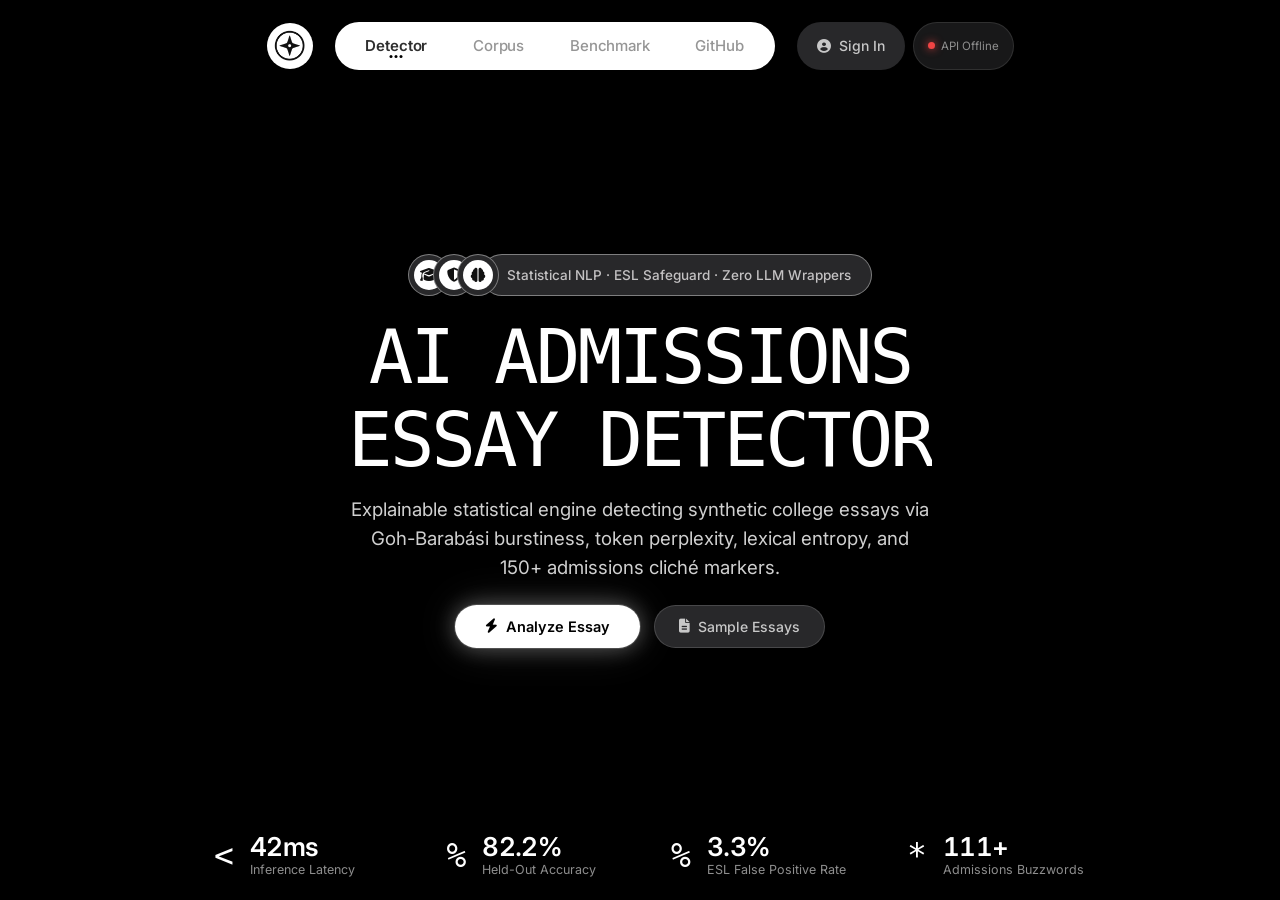
==== commit 2a3c04cb: "Add full user authentication, registration, Google OAuth integration, and essay audit history" ====
--- a/index.html
+++ b/index.html
@@ -28,6 +28,9 @@
     crossorigin="anonymous"
     referrerpolicy="no-referrer"
   />
+
+  <!-- Google Identity Services (OAuth) -->
+  <script src="https://accounts.google.com/gsi/client" async defer></script>
 
   <link rel="stylesheet" href="styles.css" />
 </head>
@@ -53,6 +56,19 @@
         <span class="status-text">FastAPI :8000</span>
       </div>
     </div>
+
+    <!-- Mobile User Profile Block (If Logged In) -->
+    <div id="mobile-user-block" class="mobile-user-card" hidden>
+      <img id="mobile-user-avatar" src="" alt="Avatar" class="mobile-avatar-img" />
+      <div class="mobile-user-meta">
+        <div id="mobile-user-name" class="mobile-user-name">User Name</div>
+        <div id="mobile-user-role" class="mobile-user-role">Admissions Officer</div>
+      </div>
+      <button id="mobile-logout-btn" class="mobile-signout-btn" title="Sign Out">
+        <i class="fa-solid fa-arrow-right-from-bracket"></i>
+      </button>
+    </div>
+
     <a href="#detector" class="mobile-nav-link active" data-action="open-detector">
       <i class="fa-solid fa-wand-magic-sparkles"></i> Live Detector
     </a>
@@ -62,6 +78,9 @@
     <a href="#benchmark" class="mobile-nav-link" data-action="open-benchmark">
       <i class="fa-solid fa-chart-line"></i> Benchmark (92.7%)
     </a>
+    <button id="mobile-history-link" class="mobile-nav-link" data-action="open-history" hidden>
+      <i class="fa-solid fa-clock-rotate-left"></i> My Essay Scans
+    </button>
     <a
       href="https://github.com/mahekaggarwal17/AI-detector-for-admissions-essays"
       target="_blank"
@@ -70,9 +89,15 @@
     >
       <i class="fa-brands fa-github"></i> Backend GitHub
     </a>
-    <button class="mobile-cta-btn" id="mobile-quick-analyze-btn">
-      <i class="fa-solid fa-bolt"></i> Quick Analyze
-    </button>
+    
+    <div class="mobile-menu-bottom">
+      <button class="mobile-cta-btn" id="mobile-quick-analyze-btn">
+        <i class="fa-solid fa-bolt"></i> Quick Analyze
+      </button>
+      <button class="mobile-auth-btn" id="mobile-auth-open-btn">
+        <i class="fa-solid fa-user-lock"></i> Sign In / Register
+      </button>
+    </div>
   </nav>
 
   <!-- Page Viewport Container -->
@@ -97,18 +122,52 @@
         >GitHub</a>
       </nav>
 
-      <!-- Backend Connection Status Pill & GitHub Link -->
+      <!-- Header Actions: Auth State & Backend Pill -->
       <div class="header-actions">
+        <!-- Guest State: Sign In Button -->
+        <button id="auth-modal-trigger" class="sign-in-btn" title="Sign In or Register">
+          <i class="fa-solid fa-user-circle"></i>
+          <span>Sign In</span>
+        </button>
+
+        <!-- Authenticated State: User Dropdown -->
+        <div id="user-profile-menu" class="user-menu-container" hidden>
+          <button id="user-menu-btn" class="user-profile-pill" aria-expanded="false" aria-haspopup="true">
+            <img id="user-avatar-img" src="" alt="Avatar" class="user-avatar-mini" />
+            <span id="user-display-name" class="user-display-name">Officer</span>
+            <i class="fa-solid fa-chevron-down user-chevron"></i>
+          </button>
+          
+          <div id="user-dropdown-card" class="user-dropdown-card" hidden>
+            <div class="user-dropdown-header">
+              <div id="dropdown-user-name" class="user-full-name">Name</div>
+              <div id="dropdown-user-email" class="user-email">email@admissions.edu</div>
+              <div id="dropdown-user-role" class="user-role-tag">Admissions Officer</div>
+            </div>
+            <div class="user-dropdown-items">
+              <button class="dropdown-item" data-action="open-history">
+                <i class="fa-solid fa-clock-rotate-left"></i> My Essay Scans
+              </button>
+              <button class="dropdown-item" data-action="open-detector">
+                <i class="fa-solid fa-wand-magic-sparkles"></i> New Scan
+              </button>
+              <button id="logout-action-btn" class="dropdown-item danger">
+                <i class="fa-solid fa-arrow-right-from-bracket"></i> Sign Out
+              </button>
+            </div>
+          </div>
+        </div>
+
         <a
           href="https://github.com/mahekaggarwal17/AI-detector-for-admissions-essays"
           target="_blank"
           rel="noopener noreferrer"
-          class="sign-in-btn"
+          class="engine-status-pill"
           id="backend-status-pill"
-          title="FastAPI Backend Status (127.0.0.1:8000)"
+          title="FastAPI Backend (127.0.0.1:8000)"
         >
           <span class="status-indicator"></span>
-          <span class="status-label">Engine Online</span>
+          <span class="status-label">Online</span>
         </a>
       </div>
 
@@ -214,7 +273,157 @@
   </div>
 
   <!-- =========================================================================
-       MODAL 1: Live Essay Detector Modal (Connected to FastAPI /api/analyze)
+       MODAL: Authentication (Sign In, Register & Google OAuth)
+       ========================================================================= -->
+  <div id="auth-modal" class="modal-backdrop" aria-hidden="true">
+    <div class="modal-card auth-modal-card" role="dialog" aria-modal="true" aria-labelledby="auth-modal-title">
+      <div class="modal-header">
+        <div class="modal-title-group">
+          <div class="modal-icon-badge auth-badge"><i class="fa-solid fa-user-shield"></i></div>
+          <div>
+            <h2 id="auth-modal-title" class="modal-title">VERITAS Admissions Portal</h2>
+            <p class="modal-subtitle">Sign in or register to save essay audit logs &amp; full reports</p>
+          </div>
+        </div>
+        <button class="modal-close-btn" data-close-modal aria-label="Close auth modal">
+          <i class="fa-solid fa-xmark"></i>
+        </button>
+      </div>
+
+      <!-- Auth Tabs Switcher -->
+      <div class="auth-tabs-nav">
+        <button id="tab-login-btn" class="auth-tab-btn active" data-tab="login">Sign In</button>
+        <button id="tab-register-btn" class="auth-tab-btn" data-tab="register">Create Account</button>
+      </div>
+
+      <!-- Error / Success Alert Box -->
+      <div id="auth-alert-box" class="auth-alert-box" hidden></div>
+
+      <!-- Google OAuth One-Click Button -->
+      <div class="google-auth-section">
+        <button id="google-auth-trigger-btn" class="google-auth-button">
+          <svg class="google-svg" viewBox="0 0 24 24" width="18" height="18">
+            <path fill="#4285F4" d="M23.745 12.27c0-.7-.06-1.4-.19-2.07H12v4.51h6.6c-.29 1.52-1.14 2.82-2.4 3.68v3.05h3.88c2.27-2.09 3.665-5.17 3.665-9.17z"/>
+            <path fill="#34A853" d="M12 24c3.24 0 5.95-1.08 7.93-2.91l-3.88-3.05c-1.08.72-2.45 1.16-4.05 1.16-3.12 0-5.77-2.1-6.72-4.93H1.26v3.15C3.29 21.36 7.36 24 12 24z"/>
+            <path fill="#FBBC05" d="M5.28 14.27c-.25-.72-.38-1.49-.38-2.27s.13-1.55.38-2.27V6.58H1.26C.46 8.16 0 9.99 0 12s.46 3.84 1.26 5.42l4.02-3.15z"/>
+            <path fill="#EA4335" d="M12 4.75c1.77 0 3.35.61 4.6 1.8l3.42-3.42C17.95 1.19 15.24 0 12 0 7.36 0 3.29 2.64 1.26 6.58l4.02 3.15c.95-2.83 3.6-4.98 6.72-4.98z"/>
+          </svg>
+          <span>Continue with Google</span>
+        </button>
+        <!-- Container for GIS official rendered button fallback -->
+        <div id="g_id_signin" class="g-signin-hidden"></div>
+      </div>
+
+      <div class="auth-divider">
+        <span>or continue with email</span>
+      </div>
+
+      <!-- Login Form -->
+      <form id="login-form" class="auth-form">
+        <div class="form-group">
+          <label for="login-email" class="form-label">Work / University Email</label>
+          <div class="input-wrapper">
+            <i class="fa-solid fa-envelope input-icon"></i>
+            <input type="email" id="login-email" class="form-input" placeholder="officer@university.edu" required />
+          </div>
+        </div>
+
+        <div class="form-group">
+          <label for="login-password" class="form-label">Password</label>
+          <div class="input-wrapper">
+            <i class="fa-solid fa-lock input-icon"></i>
+            <input type="password" id="login-password" class="form-input" placeholder="Enter your password" required />
+            <button type="button" class="pwd-toggle-btn" data-toggle-pwd="login-password" aria-label="Toggle password visibility">
+              <i class="fa-regular fa-eye"></i>
+            </button>
+          </div>
+        </div>
+
+        <button type="submit" id="login-submit-btn" class="auth-submit-btn">
+          <span>Sign In to Dashboard</span>
+          <i class="fa-solid fa-arrow-right"></i>
+        </button>
+      </form>
+
+      <!-- Register Form -->
+      <form id="register-form" class="auth-form" hidden>
+        <div class="form-group">
+          <label for="reg-name" class="form-label">Full Name</label>
+          <div class="input-wrapper">
+            <i class="fa-solid fa-user input-icon"></i>
+            <input type="text" id="reg-name" class="form-input" placeholder="Dean Jane Doe" required />
+          </div>
+        </div>
+
+        <div class="form-group">
+          <label for="reg-email" class="form-label">Work / University Email</label>
+          <div class="input-wrapper">
+            <i class="fa-solid fa-envelope input-icon"></i>
+            <input type="email" id="reg-email" class="form-input" placeholder="dean.doe@college.edu" required />
+          </div>
+        </div>
+
+        <div class="form-group">
+          <label for="reg-role" class="form-label">Admissions Role</label>
+          <div class="input-wrapper">
+            <i class="fa-solid fa-id-badge input-icon"></i>
+            <select id="reg-role" class="form-select">
+              <option value="Admissions Officer">Admissions Officer / Reader</option>
+              <option value="Admissions Dean">Dean of Admissions</option>
+              <option value="High School Counselor">High School Counselor</option>
+              <option value="Student / Applicant">Applicant / Student</option>
+            </select>
+          </div>
+        </div>
+
+        <div class="form-group">
+          <label for="reg-password" class="form-label">Create Password (min 6 characters)</label>
+          <div class="input-wrapper">
+            <i class="fa-solid fa-lock input-icon"></i>
+            <input type="password" id="reg-password" class="form-input" placeholder="Choose a secure password" minlength="6" required />
+            <button type="button" class="pwd-toggle-btn" data-toggle-pwd="reg-password" aria-label="Toggle password visibility">
+              <i class="fa-regular fa-eye"></i>
+            </button>
+          </div>
+        </div>
+
+        <button type="submit" id="register-submit-btn" class="auth-submit-btn">
+          <span>Create Account</span>
+          <i class="fa-solid fa-user-plus"></i>
+        </button>
+      </form>
+    </div>
+  </div>
+
+  <!-- =========================================================================
+       MODAL: My Essay Scans & History (Authenticated Users)
+       ========================================================================= -->
+  <div id="history-modal" class="modal-backdrop" aria-hidden="true">
+    <div class="modal-card history-modal-card" role="dialog" aria-modal="true" aria-labelledby="history-modal-title">
+      <div class="modal-header">
+        <div class="modal-title-group">
+          <div class="modal-icon-badge"><i class="fa-solid fa-clock-rotate-left"></i></div>
+          <div>
+            <h2 id="history-modal-title" class="modal-title">My Essay Audit Logs</h2>
+            <p class="modal-subtitle">All admissions essay scans saved under your account</p>
+          </div>
+        </div>
+        <button class="modal-close-btn" data-close-modal aria-label="Close history modal">
+          <i class="fa-solid fa-xmark"></i>
+        </button>
+      </div>
+
+      <div id="history-scans-list" class="history-list">
+        <div class="history-empty">
+          <i class="fa-solid fa-file-circle-check"></i>
+          <p>No saved scans yet. Run an analysis while signed in to log your audits.</p>
+        </div>
+      </div>
+    </div>
+  </div>
+
+  <!-- =========================================================================
+       MODAL: Live Essay Detector Modal (Connected to FastAPI /api/analyze)
        ========================================================================= -->
   <div id="detector-modal" class="modal-backdrop" aria-hidden="true">
     <div class="modal-card" role="dialog" aria-modal="true" aria-labelledby="detector-modal-title">
@@ -362,7 +571,7 @@
   </div>
 
   <!-- =========================================================================
-       MODAL 2: 275+ Corpus Dataset Modal
+       MODAL: 275+ Corpus Dataset Modal
        ========================================================================= -->
   <div id="corpus-modal" class="modal-backdrop" aria-hidden="true">
     <div class="modal-card corpus-card-modal" role="dialog" aria-modal="true" aria-labelledby="corpus-modal-title">
@@ -410,7 +619,7 @@
   </div>
 
   <!-- =========================================================================
-       MODAL 3: Benchmark & Evaluation Report Modal
+       MODAL: Benchmark & Evaluation Report Modal
        ========================================================================= -->
   <div id="benchmark-modal" class="modal-backdrop" aria-hidden="true">
     <div class="modal-card benchmark-card-modal" role="dialog" aria-modal="true" aria-labelledby="benchmark-modal-title">
--- a/styles.css
+++ b/styles.css
@@ -1,6 +1,6 @@
 /* ==========================================================================
    VERITAS — AI Admissions Essay Detector Styles
-   Single-Viewport Full-Bleed Video Landing Page + Live Statistical Detector
+   Single-Viewport Full-Bleed Video Landing Page + Live Statistical Detector & Auth
    ========================================================================== */
 
 /* --- Geist Pixel Circle Font Face Fallback --- */
@@ -107,12 +107,12 @@
    ========================================================================== */
 .header {
   width: 100%;
-  max-width: 820px;
+  max-width: 860px;
   margin: 0 auto;
   display: flex;
   align-items: center;
   justify-content: center;
-  gap: clamp(14px, 2.2vw, 24px);
+  gap: clamp(12px, 2vw, 22px);
   flex-shrink: 0;
   animation: slideDown 0.7s cubic-bezier(0.22, 1, 0.36, 1) both;
 }
@@ -195,7 +195,7 @@
   box-shadow: -5px 0 0 #000000, 5px 0 0 #000000;
 }
 
-/* Header Actions & API Status Badge */
+/* Header Actions: Auth Buttons & User Profile */
 .header-actions {
   display: flex;
   align-items: center;
@@ -204,10 +204,12 @@
 
 .sign-in-btn {
   height: clamp(44px, 5.2vw, 48px);
-  padding: 0 clamp(16px, 2vw, 22px);
+  padding: 0 clamp(16px, 1.8vw, 20px);
   background-color: var(--pill-dark);
   color: var(--sign-in-text);
   border-radius: 999px;
+  border: none;
+  cursor: pointer;
   box-shadow: var(--nav-shadow);
   display: inline-flex;
   align-items: center;
@@ -227,16 +229,36 @@
   transform: translateY(-1px);
 }
 
+.engine-status-pill {
+  height: clamp(44px, 5.2vw, 48px);
+  padding: 0 14px;
+  background-color: rgba(40, 40, 42, 0.6);
+  border: 1px solid rgba(255, 255, 255, 0.1);
+  color: var(--muted);
+  border-radius: 999px;
+  display: inline-flex;
+  align-items: center;
+  gap: 6px;
+  font-size: 11.5px;
+  text-decoration: none;
+  transition: background 0.2s ease;
+}
+
+.engine-status-pill:hover {
+  background-color: var(--pill-dark);
+  color: #e4e4e7;
+}
+
 .status-indicator {
-  width: 8px;
-  height: 8px;
+  width: 7px;
+  height: 7px;
   border-radius: 50%;
   background-color: var(--accent-green);
   box-shadow: 0 0 8px var(--accent-green);
   animation: pulseDot 2s infinite ease-in-out;
 }
 
-.sign-in-btn.offline .status-indicator {
+.engine-status-pill.offline .status-indicator {
   background-color: var(--accent-red);
   box-shadow: 0 0 8px var(--accent-red);
 }
@@ -246,7 +268,149 @@
   50% { opacity: 0.4; transform: scale(0.85); }
 }
 
-/* Mobile Hamburger Button (Desktop Hidden) */
+/* User Menu & Dropdown */
+.user-menu-container {
+  position: relative;
+}
+
+.user-profile-pill {
+  height: clamp(44px, 5.2vw, 48px);
+  padding: 4px 14px 4px 6px;
+  background-color: var(--pill-dark);
+  border: 1px solid rgba(255, 255, 255, 0.15);
+  border-radius: 999px;
+  color: #fff;
+  cursor: pointer;
+  display: inline-flex;
+  align-items: center;
+  gap: 8px;
+  font-family: var(--font-sans);
+  font-size: 13px;
+  font-weight: 500;
+  box-shadow: var(--nav-shadow);
+  transition: background-color 0.2s ease;
+}
+
+.user-profile-pill:hover {
+  background-color: #343438;
+}
+
+.user-avatar-mini {
+  width: 32px;
+  height: 32px;
+  border-radius: 50%;
+  object-fit: cover;
+  background: #fff;
+}
+
+.user-display-name {
+  max-width: 100px;
+  overflow: hidden;
+  text-overflow: ellipsis;
+  white-space: nowrap;
+}
+
+.user-chevron {
+  font-size: 10px;
+  color: var(--muted);
+  transition: transform 0.2s ease;
+}
+
+.user-profile-pill[aria-expanded="true"] .user-chevron {
+  transform: rotate(180deg);
+}
+
+.user-dropdown-card {
+  position: absolute;
+  top: calc(100% + 8px);
+  right: 0;
+  width: 220px;
+  background: #18181b;
+  border: 1px solid rgba(255, 255, 255, 0.14);
+  border-radius: 16px;
+  box-shadow: 0 16px 40px rgba(0, 0, 0, 0.7);
+  z-index: 150;
+  padding: 8px;
+  display: flex;
+  flex-direction: column;
+  animation: dropdownIn 0.2s cubic-bezier(0.22, 1, 0.36, 1) forwards;
+}
+
+@keyframes dropdownIn {
+  from { opacity: 0; transform: translateY(-8px) scale(0.96); }
+  to { opacity: 1; transform: translateY(0) scale(1); }
+}
+
+.user-dropdown-header {
+  padding: 10px 12px 12px;
+  border-bottom: 1px solid rgba(255, 255, 255, 0.08);
+  margin-bottom: 4px;
+}
+
+.user-full-name {
+  font-size: 13.5px;
+  font-weight: 600;
+  color: #fff;
+}
+
+.user-email {
+  font-size: 11.5px;
+  color: var(--muted);
+  margin-top: 2px;
+  overflow: hidden;
+  text-overflow: ellipsis;
+  white-space: nowrap;
+}
+
+.user-role-tag {
+  display: inline-block;
+  font-size: 10px;
+  font-weight: 600;
+  color: var(--accent-blue);
+  background: rgba(59, 130, 246, 0.12);
+  padding: 2px 6px;
+  border-radius: 4px;
+  margin-top: 6px;
+}
+
+.user-dropdown-items {
+  display: flex;
+  flex-direction: column;
+  gap: 2px;
+}
+
+.dropdown-item {
+  width: 100%;
+  background: none;
+  border: none;
+  color: #d4d4d8;
+  font-family: var(--font-sans);
+  font-size: 12.5px;
+  padding: 8px 12px;
+  border-radius: 8px;
+  display: flex;
+  align-items: center;
+  gap: 8px;
+  cursor: pointer;
+  text-align: left;
+  transition: all 0.15s ease;
+}
+
+.dropdown-item:hover {
+  background: rgba(255, 255, 255, 0.08);
+  color: #fff;
+}
+
+.dropdown-item.danger {
+  color: #f87171;
+}
+
+.dropdown-item.danger:hover {
+  background: rgba(239, 68, 68, 0.12);
+  color: var(--accent-red);
+}
+
+/* Mobile Hamburger Button */
 .burger-btn {
   display: none;
   width: 48px;
@@ -263,7 +427,7 @@
   align-items: center;
   justify-content: center;
   gap: 5px;
-  transition: background-color 0.25s ease, transform 0.25s ease;
+  transition: background-color 0.25s ease;
 }
 
 .burger-bar {
@@ -277,7 +441,6 @@
               background-color 0.25s ease;
 }
 
-/* Burger Open State */
 .burger-btn[aria-expanded="true"] {
   background-color: #ffffff;
 }
@@ -314,7 +477,6 @@
   padding: clamp(6px, 1.2vh, 16px) 0;
 }
 
-/* --- Trust Row --- */
 .trust-row {
   --trust-size: clamp(36px, 4.5vw, 42px);
   display: inline-flex;
@@ -364,7 +526,6 @@
 .avatar-2:hover { transform: translateY(-4px); }
 .avatar-3:hover { transform: translateY(-2px); }
 
-/* Trust Pill */
 .trust-pill {
   height: var(--trust-size);
   background-color: var(--trust-bg);
@@ -388,7 +549,6 @@
   user-select: none;
 }
 
-/* --- Headline --- */
 .headline {
   font-family: var(--font-display);
   font-weight: normal;
@@ -416,7 +576,6 @@
   animation: headlineFade 0.85s cubic-bezier(0.22, 1, 0.36, 1) var(--line-delay, 0.12s) forwards;
 }
 
-/* --- Subhead --- */
 .subhead {
   max-width: min(580px, 94%);
   font-family: var(--font-sans);
@@ -428,7 +587,6 @@
   margin: 0 auto clamp(16px, 2.4vh, 24px);
 }
 
-/* --- CTA Buttons Row --- */
 .cta-row {
   display: flex;
   align-items: center;
@@ -455,20 +613,14 @@
               0 0 22px rgba(255, 255, 255, 0.32),
               0 0 44px rgba(255, 255, 255, 0.12);
   transition: transform 0.25s cubic-bezier(0.22, 1, 0.36, 1),
-              box-shadow 0.25s cubic-bezier(0.22, 1, 0.36, 1),
-              background-color 0.2s ease;
+              box-shadow 0.25s cubic-bezier(0.22, 1, 0.36, 1);
 }
 
 .cta-button:hover {
   transform: translateY(-2px) scale(1.02);
-  background-color: #ffffff;
   box-shadow: 0 0 0 1px rgba(255, 255, 255, 0.25),
               0 0 28px rgba(255, 255, 255, 0.45),
               0 0 54px rgba(255, 255, 255, 0.2);
-}
-
-.cta-icon {
-  font-size: 13px;
 }
 
 .secondary-cta-button {
@@ -653,6 +805,46 @@
   font-weight: 600;
 }
 
+.mobile-user-card {
+  display: flex;
+  align-items: center;
+  gap: 10px;
+  background: #f4f4f5;
+  padding: 10px 12px;
+  border-radius: 14px;
+  margin-bottom: 4px;
+}
+
+.mobile-avatar-img {
+  width: 36px;
+  height: 36px;
+  border-radius: 50%;
+}
+
+.mobile-user-meta {
+  flex: 1;
+}
+
+.mobile-user-name {
+  font-size: 13.5px;
+  font-weight: 600;
+  color: #18181b;
+}
+
+.mobile-user-role {
+  font-size: 11px;
+  color: #71717a;
+}
+
+.mobile-signout-btn {
+  background: none;
+  border: none;
+  color: var(--accent-red);
+  font-size: 16px;
+  cursor: pointer;
+  padding: 6px;
+}
+
 .mobile-nav-link {
   position: relative;
   font-family: var(--font-sans);
@@ -662,9 +854,13 @@
   padding: 12px 16px;
   border-radius: 14px;
   text-decoration: none;
+  background: none;
+  border: none;
+  width: 100%;
   display: flex;
   align-items: center;
   gap: 10px;
+  cursor: pointer;
   opacity: 0.8;
   transition: opacity 0.2s ease, background-color 0.2s ease;
 }
@@ -678,6 +874,13 @@
   opacity: 1;
   font-weight: 600;
   background-color: rgba(0, 0, 0, 0.05);
+}
+
+.mobile-menu-bottom {
+  display: flex;
+  flex-direction: column;
+  gap: 6px;
+  margin-top: 6px;
 }
 
 .mobile-cta-btn {
@@ -694,16 +897,29 @@
   align-items: center;
   justify-content: center;
   gap: 8px;
-  margin-top: 6px;
   transition: background-color 0.2s ease;
 }
 
-.mobile-cta-btn:hover {
-  background-color: #343438;
+.mobile-cta-btn:hover { background-color: #343438; }
+
+.mobile-auth-btn {
+  background-color: rgba(0, 0, 0, 0.06);
+  color: #27272a;
+  font-family: var(--font-sans);
+  font-weight: 600;
+  font-size: 14px;
+  height: 42px;
+  border-radius: 999px;
+  border: none;
+  cursor: pointer;
+  display: flex;
+  align-items: center;
+  justify-content: center;
+  gap: 8px;
 }
 
 /* ==========================================================================
-   Interactive Modals (Live Detector, Corpus & Benchmark)
+   Interactive Modals & Auth Card
    ========================================================================== */
 .modal-backdrop {
   position: fixed;
@@ -737,6 +953,15 @@
   animation: modalZoomIn 0.3s cubic-bezier(0.22, 1, 0.36, 1) forwards;
 }
 
+.auth-modal-card {
+  max-width: 440px;
+  padding: 26px 24px 28px;
+}
+
+.history-modal-card {
+  max-width: 680px;
+}
+
 .modal-header {
   display: flex;
   align-items: center;
@@ -761,6 +986,11 @@
   place-items: center;
   font-size: 18px;
   color: #fff;
+}
+
+.modal-icon-badge.auth-badge {
+  background: rgba(59, 130, 246, 0.18);
+  color: var(--accent-blue);
 }
 
 .modal-title {
@@ -801,7 +1031,291 @@
   transform: scale(1.05);
 }
 
-/* --- Sample Chips Bar --- */
+/* ==========================================================================
+   Authentication Form & Google OAuth Styles
+   ========================================================================== */
+.auth-tabs-nav {
+  display: flex;
+  background: rgba(255, 255, 255, 0.06);
+  border-radius: 12px;
+  padding: 4px;
+  margin-bottom: 18px;
+}
+
+.auth-tab-btn {
+  flex: 1;
+  background: none;
+  border: none;
+  color: #a1a1aa;
+  font-family: var(--font-sans);
+  font-size: 13px;
+  font-weight: 500;
+  padding: 8px 12px;
+  border-radius: 8px;
+  cursor: pointer;
+  transition: all 0.2s ease;
+}
+
+.auth-tab-btn.active {
+  background: #27272a;
+  color: #ffffff;
+  font-weight: 600;
+  box-shadow: 0 2px 8px rgba(0, 0, 0, 0.4);
+}
+
+.google-auth-section {
+  display: flex;
+  flex-direction: column;
+  gap: 8px;
+  margin-bottom: 14px;
+}
+
+.google-auth-button {
+  width: 100%;
+  height: 44px;
+  background: #ffffff;
+  color: #1f1f1f;
+  border: 1px solid rgba(255, 255, 255, 0.2);
+  border-radius: 12px;
+  font-family: var(--font-sans);
+  font-size: 13.5px;
+  font-weight: 600;
+  cursor: pointer;
+  display: flex;
+  align-items: center;
+  justify-content: center;
+  gap: 10px;
+  box-shadow: 0 2px 6px rgba(0, 0, 0, 0.15);
+  transition: background-color 0.2s ease, transform 0.15s ease;
+}
+
+.google-auth-button:hover {
+  background: #f8fafc;
+  transform: translateY(-1px);
+}
+
+.g-signin-hidden {
+  display: none;
+}
+
+.auth-divider {
+  display: flex;
+  align-items: center;
+  text-align: center;
+  color: #71717a;
+  font-size: 11.5px;
+  margin: 14px 0 16px;
+}
+
+.auth-divider::before,
+.auth-divider::after {
+  content: "";
+  flex: 1;
+  border-bottom: 1px solid rgba(255, 255, 255, 0.1);
+}
+
+.auth-divider span {
+  padding: 0 10px;
+}
+
+.auth-form {
+  display: flex;
+  flex-direction: column;
+  gap: 14px;
+}
+
+.form-group {
+  display: flex;
+  flex-direction: column;
+  gap: 6px;
+}
+
+.form-label {
+  font-size: 12px;
+  font-weight: 500;
+  color: #d4d4d8;
+}
+
+.input-wrapper {
+  position: relative;
+  display: flex;
+  align-items: center;
+}
+
+.input-icon {
+  position: absolute;
+  left: 14px;
+  color: #71717a;
+  font-size: 13px;
+  pointer-events: none;
+}
+
+.form-input,
+.form-select {
+  width: 100%;
+  height: 42px;
+  background: rgba(0, 0, 0, 0.5);
+  border: 1px solid rgba(255, 255, 255, 0.14);
+  border-radius: 10px;
+  color: #ffffff;
+  font-family: var(--font-sans);
+  font-size: 13.5px;
+  padding: 0 38px 0 38px;
+  outline: none;
+  transition: border-color 0.2s ease;
+}
+
+.form-select {
+  cursor: pointer;
+  background-color: #18181b;
+}
+
+.form-input:focus,
+.form-select:focus {
+  border-color: rgba(255, 255, 255, 0.4);
+  box-shadow: 0 0 0 1px rgba(255, 255, 255, 0.2);
+}
+
+.pwd-toggle-btn {
+  position: absolute;
+  right: 12px;
+  background: none;
+  border: none;
+  color: #a1a1aa;
+  cursor: pointer;
+  font-size: 14px;
+  padding: 4px;
+}
+
+.pwd-toggle-btn:hover { color: #fff; }
+
+.auth-submit-btn {
+  height: 44px;
+  background: #ffffff;
+  color: #000000;
+  border: none;
+  border-radius: 12px;
+  font-family: var(--font-sans);
+  font-size: 14px;
+  font-weight: 600;
+  cursor: pointer;
+  display: flex;
+  align-items: center;
+  justify-content: center;
+  gap: 8px;
+  margin-top: 6px;
+  transition: all 0.2s ease;
+}
+
+.auth-submit-btn:hover {
+  background: #f4f4f5;
+  transform: translateY(-1px);
+  box-shadow: 0 4px 12px rgba(255, 255, 255, 0.2);
+}
+
+.auth-alert-box {
+  padding: 10px 14px;
+  border-radius: 10px;
+  font-size: 12px;
+  margin-bottom: 12px;
+  display: flex;
+  align-items: center;
+  gap: 8px;
+}
+
+.auth-alert-box.error {
+  background: rgba(239, 68, 68, 0.15);
+  border: 1px solid rgba(239, 68, 68, 0.3);
+  color: #fca5a5;
+}
+
+.auth-alert-box.success {
+  background: rgba(34, 197, 94, 0.15);
+  border: 1px solid rgba(34, 197, 94, 0.3);
+  color: #86efac;
+}
+
+/* --- History List Styles --- */
+.history-list {
+  display: flex;
+  flex-direction: column;
+  gap: 10px;
+  max-height: 400px;
+  overflow-y: auto;
+}
+
+.history-item {
+  background: rgba(0, 0, 0, 0.35);
+  border: 1px solid rgba(255, 255, 255, 0.08);
+  border-radius: 14px;
+  padding: 12px 16px;
+  display: flex;
+  align-items: center;
+  justify-content: space-between;
+  gap: 12px;
+  transition: border-color 0.2s ease;
+}
+
+.history-item:hover {
+  border-color: rgba(255, 255, 255, 0.2);
+}
+
+.history-info {
+  flex: 1;
+}
+
+.history-title {
+  font-size: 13.5px;
+  font-weight: 600;
+  color: #fff;
+}
+
+.history-preview {
+  font-size: 11.5px;
+  color: var(--muted);
+  margin-top: 3px;
+  max-width: 440px;
+  overflow: hidden;
+  text-overflow: ellipsis;
+  white-space: nowrap;
+}
+
+.history-meta {
+  display: flex;
+  align-items: center;
+  gap: 8px;
+  margin-top: 4px;
+  font-size: 10.5px;
+  color: #71717a;
+}
+
+.history-score-pill {
+  font-family: var(--font-mono);
+  font-size: 14px;
+  font-weight: 700;
+  padding: 4px 10px;
+  border-radius: 8px;
+}
+
+.history-score-pill.human { background: rgba(34, 197, 94, 0.15); color: var(--accent-green); }
+.history-score-pill.hybrid { background: rgba(245, 158, 11, 0.15); color: var(--accent-amber); }
+.history-score-pill.ai { background: rgba(239, 68, 68, 0.15); color: var(--accent-red); }
+
+.history-empty {
+  text-align: center;
+  padding: 36px 12px;
+  color: var(--muted);
+}
+
+.history-empty i {
+  font-size: 32px;
+  margin-bottom: 10px;
+  opacity: 0.5;
+}
+
+/* ==========================================================================
+   Detector Modal Styles
+   ========================================================================== */
 .samples-bar {
   display: flex;
   flex-direction: column;
@@ -865,7 +1379,6 @@
 .chip-dot.blue { background: var(--accent-blue); }
 .chip-dot.purple { background: var(--accent-purple); }
 
-/* --- Detector Body Grid --- */
 .detector-body-grid {
   display: grid;
   grid-template-columns: 1.1fr 0.9fr;
@@ -985,9 +1498,7 @@
   animation: spin 0.8s linear infinite;
 }
 
-@keyframes spin {
-  to { transform: rotate(360deg); }
-}
+@keyframes spin { to { transform: rotate(360deg); } }
 
 /* --- Results Panel --- */
 .detector-results-panel {
@@ -1077,20 +1588,9 @@
   color: #e4e4e7;
 }
 
-.verdict-pill.human {
-  background: rgba(34, 197, 94, 0.16);
-  color: var(--accent-green);
-}
-
-.verdict-pill.ai {
-  background: rgba(239, 68, 68, 0.16);
-  color: var(--accent-red);
-}
-
-.verdict-pill.hybrid {
-  background: rgba(245, 158, 11, 0.16);
-  color: var(--accent-amber);
-}
+.verdict-pill.human { background: rgba(34, 197, 94, 0.16); color: var(--accent-green); }
+.verdict-pill.ai { background: rgba(239, 68, 68, 0.16); color: var(--accent-red); }
+.verdict-pill.hybrid { background: rgba(245, 158, 11, 0.16); color: var(--accent-amber); }
 
 .verdict-desc {
   font-size: 12px;
@@ -1111,7 +1611,6 @@
   align-self: flex-start;
 }
 
-/* Feature Metrics Grid */
 .feature-metrics-grid {
   display: grid;
   grid-template-columns: 1fr 1fr;
@@ -1163,7 +1662,6 @@
   color: var(--muted);
 }
 
-/* Sentence Surprisal Breakdown */
 .sentences-explain-box {
   background: rgba(0, 0, 0, 0.35);
   border: 1px solid rgba(255, 255, 255, 0.08);
@@ -1451,22 +1949,10 @@
     padding-bottom: 10px;
   }
 
-  .trust-row {
-    margin-bottom: 8px;
-  }
-
-  .headline {
-    margin-bottom: 6px;
-  }
-
-  .subhead {
-    margin-bottom: 12px;
-    line-height: 1.4;
-  }
-
-  .stats-footer {
-    gap: 8px;
-  }
+  .trust-row { margin-bottom: 8px; }
+  .headline { margin-bottom: 6px; }
+  .subhead { margin-bottom: 12px; line-height: 1.4; }
+  .stats-footer { gap: 8px; }
 }
 
 /* ==========================================================================
